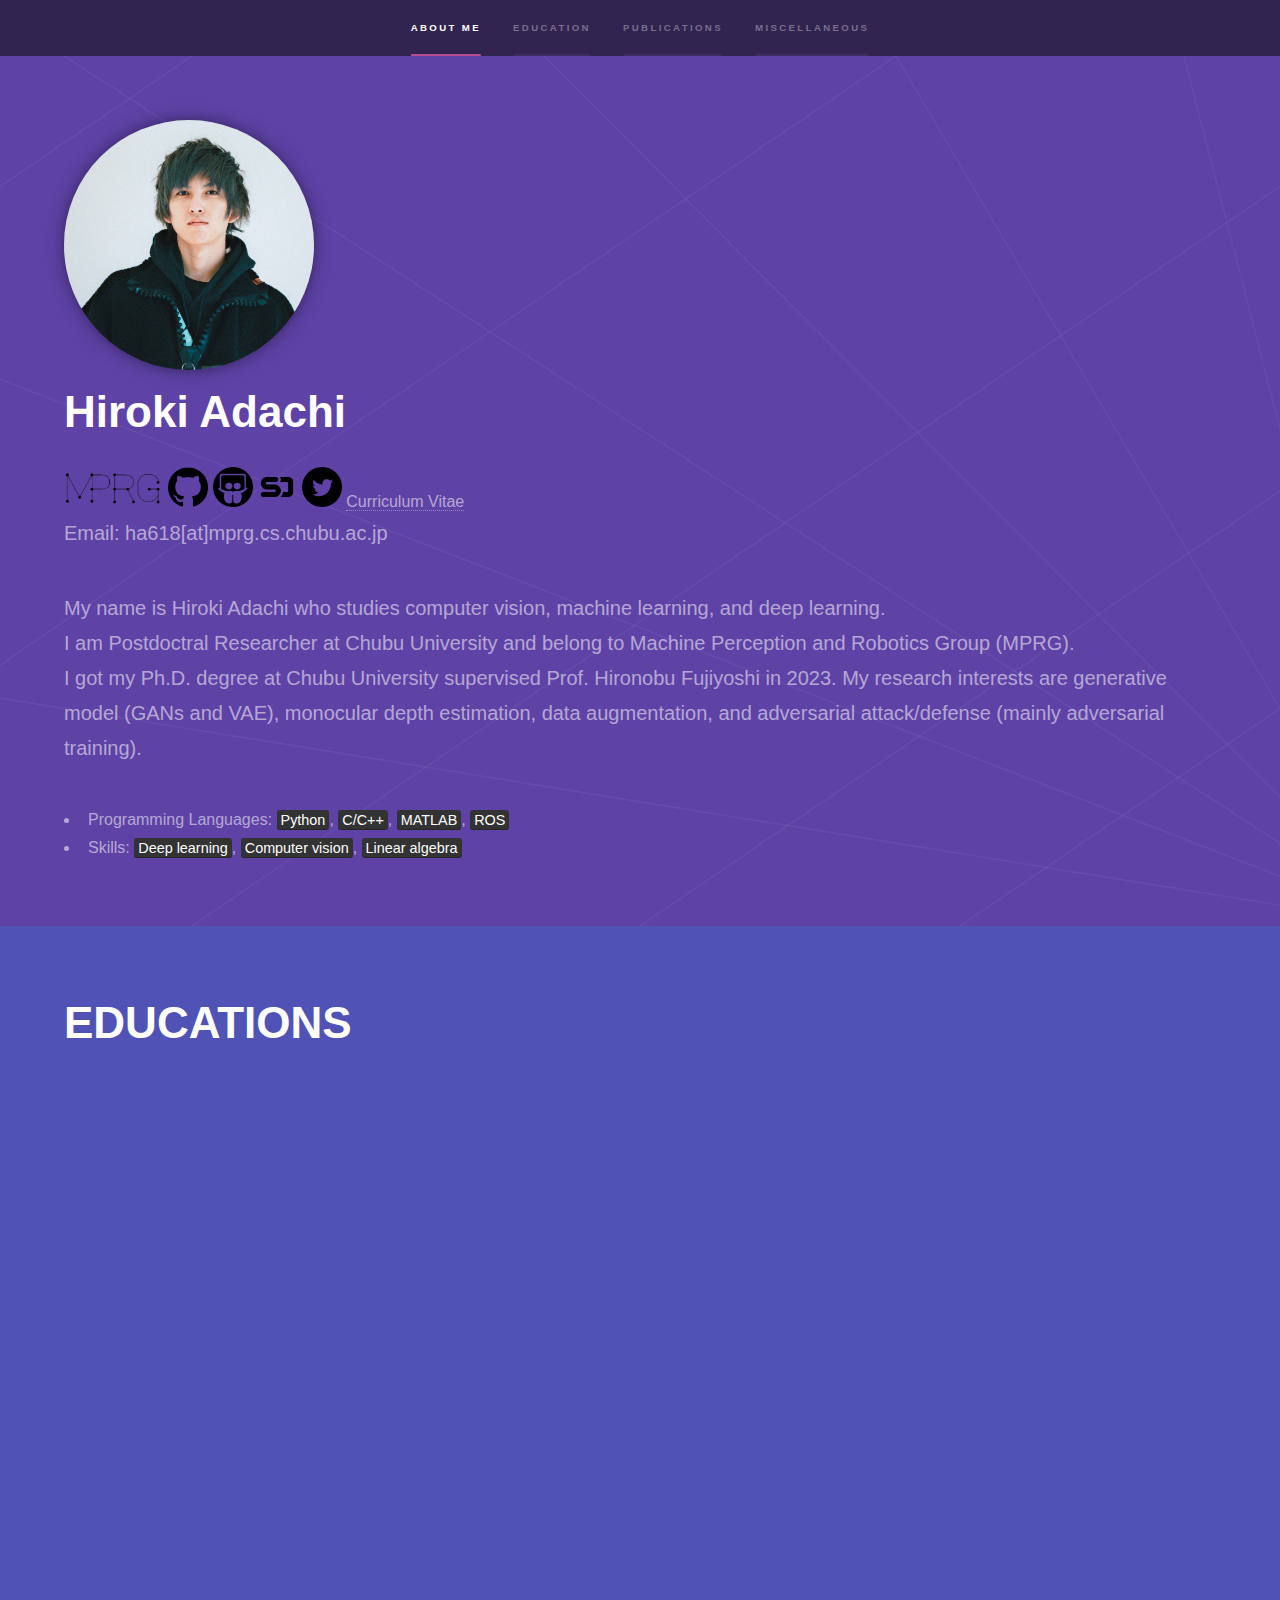
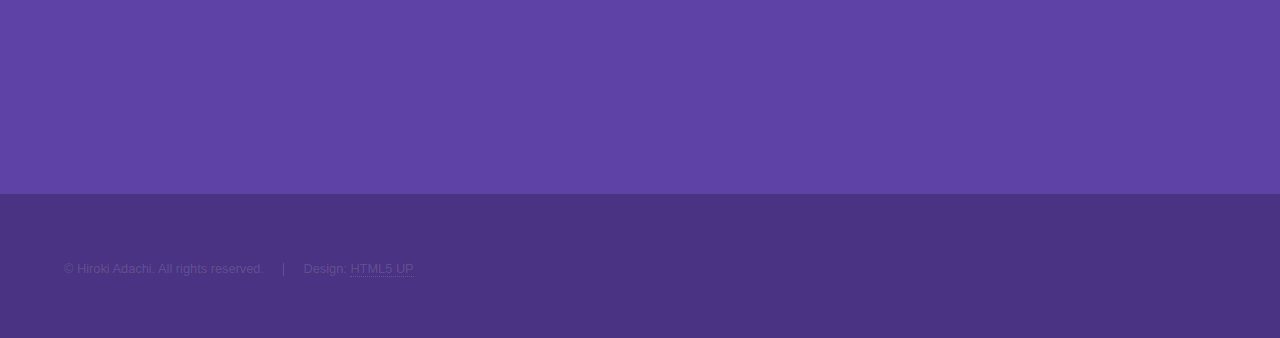
==== index.html @ e988a652 "[add] add link of curriculum vitae" ====
<!DOCTYPE HTML>
<!--
	Hyperspace by HTML5 UP
	html5up.net | @ajlkn
	Free for personal and commercial use under the CCA 3.0 license (html5up.net/license)
-->
<html>
	<head>
		<title>Hiroki Adachi | Personal page</title>
		<meta charset="utf-8" />
		<meta name="viewport" content="width=device-width, initial-scale=1, user-scalable=no" />
		<link rel="stylesheet" href="assets/css/main.css" />
		<noscript><link rel="stylesheet" href="assets/css/noscript.css" /></noscript>
	</head>
	<body class="is-preload">

		<!-- Sidebar -->
			<section id="sidebar">
				<div class="inner">
					<nav>
						<ul>
							<li><a href="#intro">About me</a></li>
							<li><a href="#one">Education</a></li>
							<li><a href="#two">Publications</a></li>
							<li><a href="#three">Miscellaneous</a></li>
						</ul>
					</nav>
				</div>
			</section>

		<!-- Wrapper -->
			<div id="wrapper">

				<!-- Intro -->
					<section id="intro" class="wrapper style1 fullscreen fade-up">
						<div class="inner">
							<img id="face-image" src="./images/profile_image.png">
							<h1>Hiroki Adachi</h1>
							<ul class="icons">
							<a class="icon brands" target="_blank" href="http://mprg.jp/">
    							<img width=100 src="./images/mprg.png"></a>
    						<a class="icon brands" target="_blank" href="https://github.com/hirokiadachi">
    							<img width=40 src="./images/github.png" alt="GitHub"></a>
    						<a class="icon brands" target="_blank" href="https://www.slideshare.net/ha618">
    							<img width=40 src="./images/slideshare.png" alt="SlideShare"></a>
    						<a class="icon brands" target="_blank" href="https://speakerdeck.com/hirokiadachi">
    							<img width=40 src="./images/speaker-deck.png" alt="Speaker Deck"></a>
    						<a class="icon brands" target="_blank" href="https://twitter.com/hiroki_a618">
    							<img width=40 src="./images/Twitter.png" alt="Twitter"></a>
    						<a href='CurriculumVitae/cv_adachi.pdf'>Curriculum Vitae</a>
    						<p>Email: ha618[at]mprg.cs.chubu.ac.jp</p>
    						</ul>

							<p>My name is Hiroki Adachi who studies computer vision, machine learning, and deep learning.<br />
							   I am Postdoctral Researcher at Chubu University and belong to Machine Perception and Robotics Group (MPRG).<br/>
							   I got my Ph.D. degree at Chubu University supervised Prof. Hironobu Fujiyoshi in 2023.
  							   My research interests are generative model (GANs and VAE), monocular depth estimation, data augmentation, and adversarial attack/defense (mainly adversarial training).</p>
							<ul class="inner">
								<li>Programming Languages: <mark>Python</mark>, <mark>C/C++</mark>, <mark>MATLAB</mark>, <mark>ROS</mark></li>
								<li>Skills: <mark>Deep learning</mark>, <mark>Computer vision</mark>, <mark>Linear algebra</mark></li>
							</ul>
						</div>
					</section>

				<!-- One -->
					<section id="one" class="wrapper style2 spotlights">
						<section>
							<div class="content">
								<h1>EDUCATIONS</h1>
								<div class="inner">
									<h2>Bachelor: 2014/4 ~ 2018/3</h2>
									
									<p>I received B.E. Department of Robotic Science and Technology, college of engineering, Chubu Univ., Japan.</p>
									<li>Advisor: Prof. Hironobu Fujiyoshi</li>
									<li>Theme: conditional Generative Adverarial Networks</li>
								</div>

								<div class="inner">
									<h2>Master: 2018/4 ~ 2020/3</h2>
									<p>I received M.E. Department of Robotic Science and Technology, graduate school of engineering, Chubu Univ., Japan.</p>
									<li>Advisor: Prof. Hironobu Fujiyoshi</li>
									<li>Theme: Generative Adverarial Networks with Attention map</li>
								</div>

								<div class="inner">
									<h2>Doctor: 2020/4 ~ 2023/3</h2>
									<p>I received Ph.D Department of Robotic Science and Technology, graduate school of engineering, Chubu Univ., Japan.</p>
									<li>Advisor: Prof. Hironobu Fujiyoshi</li>
									<li>Theme: A Mixup using Adversarial Policy</li>
								</div>
							</div>
						</section>
					</section>

				<!-- Two -->
					<section id="two" class="wrapper style3 fade-up">
						<div class="inner">
							<h1>PUBLICATIONS</h1>
							
							<div class="inner">
								<div class="inner">
									<h2>Domestic Journals (refereed)</h2>
									<li><b>足立 浩規</b>, 平川 翼, 山下 隆義, 藤吉 弘亘,
          								"重み付き条件を用いたGenerative Adversarial Networksによる認識に有効な顔画像生成",
          								電子情報通信学会論文誌,
          								Vol.J105-D, No.04, pp.271-282, Apr. 2022.</li>
          							<li><b>足立 浩規</b>, 平川 翼, 山下 隆義, 藤吉 弘亘,
          								"注視領域を考慮したGANによる識別に効果的なデータ増幅",
          								電子情報通信学会論文誌,
          								Vol.J105-D, No.07, pp.470-479, Jul. 2022.</li>
								<div>

								<div class="inner">
									<h2>International Conferences (refereed)</h2>
									<li><b>Hiroki Adachi</b>, Hiroshi Fukui, Takayoshi Yamashita, Hironobu Fujiyoshi,
        								"Facial Image Generation by Generative Adversarial Networks using Weighed Condtions",
        								14th International Conference on Computer Vision Theory and Applications (VISAPP),
        								Prague Czech Republic, 2019.</li>
        							<li><b>Hiroki Adachi</b>, Tsubasa Hirakawa, Takayoshi Yamashita, Hironobu Fujiyoshi, Yasunori Ishii, Kazuki Kozuka, 
        								"Masking and Mixing Adversarial Training",
        								18th International Conference on Computer Vision Theory and Applications (VISAPP),
        								Lisbon Portugal, 2023.</li>
        							<li>Takaaki Iwayoshi, <b>Hiroki Adachi</b>, Tsubasa Hirakawa, Takayoshi Yamashita, Hironobu Fujiyoshi, 
        								"Complement Objective Mining Branch for Optimizing Attention Map",
        								18th International Conference on Computer Vision Theory and Applications (VISAPP),
        								Lisbon Portugal, 2023.</li>
								<div>

								<div class="inner">
									<h2>Domestic Conferences (refereed)</h2>
										<li><b>足立浩規</b>，福井宏，山下隆義，藤吉弘亘，
          									"重みを導入したConditional Generative Adversarial Networkによる顔画像生成の高品質化",
          									画像の認識・理解シンポジウム (MIRU), 北海道, 2018.</li>
          								<li>今枝 航, <b>足立 浩規</b>, 平川 翼, 山下 隆義, 藤吉 弘亘,
          									"Attention機構を導入したCycleGANによる識別に有効なスタイル変換",
          									画像の認識・理解シンポジウム (MIRU), 大阪, 2019.</li>
      									<li><b>足立 浩規</b>, 平川 翼, 山下 隆義, 藤吉 弘亘,
      	  									"注視領域を考慮したGANによる識別に効果的なデータ増幅",
      	  									画像の認識・理解シンポジウム (MIRU), オンライン開催, 2020</li>
      									<li>高田 雅之, <b>足立 浩規</b>, 平川 翼, 山下 隆義, 藤吉 弘亘,
      	  									"Attention Pairwise Rankingによるスキル優劣判定における視覚的説明と高精度化",
      	  									画像の認識・理解シンポジウム (MIRU), オンライン開催, 2020</li>

									<h2>Domestic Conferences (non-refereed)</h2>
      									<li><b>足立浩規</b>，福井宏，山下隆義，藤吉弘亘,
          									"重みを導入したConditional Generative Adversarial Networkによる段階的な顔画像生成",
          									日本ロボット学会学術講演会 (RSJ), 愛知, 2018.</li>
      									<li>佐々木一磨, <b>足立浩規</b>, Yifei Huang, 石川裕地, 菊池康太郎, 藤森和希, Li Zhenqiang,
          									"【招待ショートサーベイ】実ロボットの知識獲得のためのシミュレーションを用いた転移学習における環境差異の解決",
          									電子情報通信学会研究技術報告 パターン認識・メディア理解研究会（PRMU）,
          									PRMU2018-68, pp. 5-8, 神奈川, 2018.</li>
      									<li><b>足立 浩規</b>, 平川 翼, 山下 隆義, 藤吉 弘亘 (中部大), 石井 育規, 石坂 隼, 小塚 和紀 (パナソニック),
          									"精度と頑健性のトレードオフ緩和を目的とした敵対学習",
          									画像の認識・理解シンポジウム (MIRU), オンライン開催, 2021</li>
          								<li><b>足立 浩規</b>, 平川 翼, 山下 隆義, 藤吉 弘亘,
          									"[サーベイ論文] Adversarial Training",
          									パターン認識・メディア理解研究会 (PRMU研究会), オンライン開催, 2022</li>
          								<li>土松千紗, <b>足立浩規</b>, 平川翼, 山下隆義, 藤吉弘亘,
          									"特徴マップの幾何変換前後に着目した敵対サンプルの検出",
          									画像の認識・理解シンポジウム (MIRU), 兵庫, 2022</li>
								<div>
							</div>
						</div>
					</section>

				<!-- Three -->
					<section id="three" class="wrapper style1 fade-up">
						<div class="inner">
							<h1>MISCELLANEOUS</h1>
							<h2>Books</h2>
								<li>井尻善久, 牛久祥孝, 片岡裕雄, 藤吉弘亘編, "コンピュータビジョン最前線　Winter 2021", ISBN: 9784320125469, (2022/12/12)<a href="https://www.kyoritsu-pub.co.jp/book/b10024691.html">link</a></li>
							<h2>Awards</h2>
								<li>日本学生支援機構 第一種奨学金 特に優れた業績よる返還免除 (一部)</li>
  								<li>MIRU 2020 学生奨励賞 (Student Award)</li>
  								<li>中部大学学長表彰 (President's Award)</li>
  								<li>2021年度PRMU研究奨励賞 (Research Encouragement Award)</li>
  							<h2>Grant</h2>
  								<li>JST Support for Pioneering Research Initiated by the Next Generation</li>
						</div>
					</section>

			</div>

		<!-- Footer -->
			<footer id="footer" class="wrapper style1-alt">
				<div class="inner">
					<ul class="menu">
						<li>&copy; Hiroki Adachi. All rights reserved.</li><li>Design: <a href="http://html5up.net">HTML5 UP</a></li>
					</ul>
				</div>
			</footer>

		<!-- Scripts -->
			<script src="assets/js/jquery.min.js"></script>
			<script src="assets/js/jquery.scrollex.min.js"></script>
			<script src="assets/js/jquery.scrolly.min.js"></script>
			<script src="assets/js/browser.min.js"></script>
			<script src="assets/js/breakpoints.min.js"></script>
			<script src="assets/js/util.js"></script>
			<script src="assets/js/main.js"></script>

	</body>
</html>
---- assets/css/main.css ----
@import url(fontawesome-all.min.css);

/*
	Hyperspace by HTML5 UP
	html5up.net | @ajlkn
	Free for personal and commercial use under the CCA 3.0 license (html5up.net/license)
*/

html, body, div, span, applet, object,
iframe, h1, h2, h3, h4, h5, h6, p, blockquote,
pre, a, abbr, acronym, address, big, cite,
code, del, dfn, em, img, ins, kbd, q, s, samp,
small, strike, strong, sub, sup, tt, var, b,
u, i, center, dl, dt, dd, ol, ul, li, fieldset,
form, label, legend, table, caption, tbody,
tfoot, thead, tr, th, td, article, aside,
canvas, details, embed, figure, figcaption,
footer, header, hgroup, menu, nav, output, ruby,
section, summary, time, mark, audio, video {
	margin: 0;
	padding: 0;
	border: 0;
	font-size: 100%;
	font: inherit;
	vertical-align: baseline;}

article, aside, details, figcaption, figure,
footer, header, hgroup, menu, nav, section {
	display: block;}

body {
	line-height: 1;
}

ol, ul {
	list-style: none;
}

blockquote, q {
	quotes: none;
}

	blockquote:before, blockquote:after, q:before, q:after {
		content: '';
		content: none;
	}

table {
	border-collapse: collapse;
	border-spacing: 0;
}

body {
	-webkit-text-size-adjust: none;
}

mark {
	background-color: transparent;
	color: inherit;
}

input::-moz-focus-inner {
	border: 0;
	padding: 0;
}

input, select, textarea {
	-moz-appearance: none;
	-webkit-appearance: none;
	-ms-appearance: none;
	appearance: none;
}

/* Basic */

	@-ms-viewport {
		width: device-width;
	}

	body {
		-ms-overflow-style: scrollbar;
	}

	@media screen and (max-width: 480px) {

		html, body {
			min-width: 320px;
		}

	}

	html {
		box-sizing: border-box;
	}

	*, *:before, *:after {
		box-sizing: inherit;
	}

	body {
		background: #312450;
	}

		body.is-preload *, body.is-preload *:before, body.is-preload *:after {
			-moz-animation: none !important;
			-webkit-animation: none !important;
			-ms-animation: none !important;
			animation: none !important;
			-moz-transition: none !important;
			-webkit-transition: none !important;
			-ms-transition: none !important;
			transition: none !important;
		}

/* Type */

	body, input, select, textarea {
		color: rgba(255, 255, 255, 0.55);
		font-family: Arial, Helvetica, sans-serif;
		font-size: 16.5pt;
		font-weight: normal;
		line-height: 1.75;
	}

		@media screen and (max-width: 1680px) {

			body, input, select, textarea {
				font-size: 13pt;
			}

		}

		@media screen and (max-width: 1280px) {

			body, input, select, textarea {
				font-size: 12pt;
			}

		}

		@media screen and (max-width: 360px) {

			body, input, select, textarea {
				font-size: 11pt;
			}

		}

	a {
		-moz-transition: color 0.2s ease, border-bottom-color 0.2s ease;
		-webkit-transition: color 0.2s ease, border-bottom-color 0.2s ease;
		-ms-transition: color 0.2s ease, border-bottom-color 0.2s ease;
		transition: color 0.2s ease, border-bottom-color 0.2s ease;
		border-bottom: dotted 1px rgba(255, 255, 255, 0.35);
		color: inherit;
		text-decoration: none;
	}

		a:hover {
			border-bottom-color: transparent;
			color: #ffffff;
		}

	strong, b {
		color: #ffffff;
		font-weight: bold;
	}

	em, i {
		font-style: italic;
	}

	p {
		margin: 0 0 2em 0;
	}

	h1, h2, h3, h4, h5, h6 {
		color: #ffffff;
		font-weight: bold;
		line-height: 1.5;
		margin: 0 0 0.5em 0;
	}

		h1 a, h2 a, h3 a, h4 a, h5 a, h6 a {
			color: inherit;
			text-decoration: none;
		}

	h1 {
		font-size: 2.75em;
	}

		h1.major {
			margin: 0 0 1.3em 0;
			position: relative;
			padding-bottom: 0.35em;
		}

			h1.major:after {
				background-image: -moz-linear-gradient(to right, #5e42a6, #b74e91);
				background-image: -webkit-linear-gradient(to right, #5e42a6, #b74e91);
				background-image: -ms-linear-gradient(to right, #5e42a6, #b74e91);
				background-image: linear-gradient(to right, #5e42a6, #b74e91);
				-moz-transition: max-width 0.2s ease;
				-webkit-transition: max-width 0.2s ease;
				-ms-transition: max-width 0.2s ease;
				transition: max-width 0.2s ease;
				border-radius: 0.2em;
				bottom: 0;
				content: '';
				height: 0.05em;
				position: absolute;
				right: 0;
				width: 100%;
			}

	h2 {
		font-size: 1.75em;
	}

	h3 {
		font-size: 1.1em;
	}

	h4 {
		font-size: 1em;
	}

	h5 {
		font-size: 0.8em;
	}

	h6 {
		font-size: 0.6em;
	}

	@media screen and (max-width: 736px) {

		h1 {
			font-size: 2em;
		}

		h2 {
			font-size: 1.25em;
		}

		h3 {
			font-size: 1em;
		}

		h4 {
			font-size: 0.8em;
		}

		h5 {
			font-size: 0.6em;
		}

		h6 {
			font-size: 0.6em;
		}

	}

	sub {
		font-size: 0.8em;
		position: relative;
		top: 0.5em;
	}

	sup {
		font-size: 0.8em;
		position: relative;
		top: -0.5em;
	}

	blockquote {
		border-left: solid 4px rgba(255, 255, 255, 0.15);
		font-style: italic;
		margin: 0 0 2em 0;
		padding: 0.5em 0 0.5em 2em;
	}

	code {
		background: rgba(255, 255, 255, 0.05);
		border-radius: 0.25em;
		border: solid 1px rgba(255, 255, 255, 0.15);
		font-family: "Courier New", monospace;
		font-size: 0.9em;
		margin: 0 0.25em;
		padding: 0.25em 0.65em;
	}

	pre {
		-webkit-overflow-scrolling: touch;
		font-family: "Courier New", monospace;
		font-size: 0.9em;
		margin: 0 0 2em 0;
	}

		pre code {
			display: block;
			line-height: 1.75em;
			padding: 1em 1.5em;
			overflow-x: auto;
		}

	hr {
		border: 0;
		border-bottom: solid 1px rgba(255, 255, 255, 0.15);
		margin: 2em 0;
	}

		hr.major {
			margin: 3em 0;
		}

	.align-left {
		text-align: left;
	}

	.align-center {
		text-align: center;
	}

	.align-right {
		text-align: right;
	}

/* Row */

	.row {
		display: flex;
		flex-wrap: wrap;
		box-sizing: border-box;
		align-items: stretch;
	}

		.row > * {
			box-sizing: border-box;
		}

		.row.gtr-uniform > * > :last-child {
			margin-bottom: 0;
		}

		.row.aln-left {
			justify-content: flex-start;
		}

		.row.aln-center {
			justify-content: center;
		}

		.row.aln-right {
			justify-content: flex-end;
		}

		.row.aln-top {
			align-items: flex-start;
		}

		.row.aln-middle {
			align-items: center;
		}

		.row.aln-bottom {
			align-items: flex-end;
		}

		.row > .imp {
			order: -1;
		}

		.row > .col-1 {
			width: 8.33333%;
		}

		.row > .off-1 {
			margin-left: 8.33333%;
		}

		.row > .col-2 {
			width: 16.66667%;
		}

		.row > .off-2 {
			margin-left: 16.66667%;
		}

		.row > .col-3 {
			width: 25%;
		}

		.row > .off-3 {
			margin-left: 25%;
		}

		.row > .col-4 {
			width: 33.33333%;
		}

		.row > .off-4 {
			margin-left: 33.33333%;
		}

		.row > .col-5 {
			width: 41.66667%;
		}

		.row > .off-5 {
			margin-left: 41.66667%;
		}

		.row > .col-6 {
			width: 50%;
		}

		.row > .off-6 {
			margin-left: 50%;
		}

		.row > .col-7 {
			width: 58.33333%;
		}

		.row > .off-7 {
			margin-left: 58.33333%;
		}

		.row > .col-8 {
			width: 66.66667%;
		}

		.row > .off-8 {
			margin-left: 66.66667%;
		}

		.row > .col-9 {
			width: 75%;
		}

		.row > .off-9 {
			margin-left: 75%;
		}

		.row > .col-10 {
			width: 83.33333%;
		}

		.row > .off-10 {
			margin-left: 83.33333%;
		}

		.row > .col-11 {
			width: 91.66667%;
		}

		.row > .off-11 {
			margin-left: 91.66667%;
		}

		.row > .col-12 {
			width: 100%;
		}

		.row > .off-12 {
			margin-left: 100%;
		}

		.row.gtr-0 {
			margin-top: 0;
			margin-left: 0em;
		}

			.row.gtr-0 > * {
				padding: 0 0 0 0em;
			}

			.row.gtr-0.gtr-uniform {
				margin-top: 0em;
			}

				.row.gtr-0.gtr-uniform > * {
					padding-top: 0em;
				}

		.row.gtr-25 {
			margin-top: 0;
			margin-left: -0.375em;
		}

			.row.gtr-25 > * {
				padding: 0 0 0 0.375em;
			}

			.row.gtr-25.gtr-uniform {
				margin-top: -0.375em;
			}

				.row.gtr-25.gtr-uniform > * {
					padding-top: 0.375em;
				}

		.row.gtr-50 {
			margin-top: 0;
			margin-left: -0.75em;
		}

			.row.gtr-50 > * {
				padding: 0 0 0 0.75em;
			}

			.row.gtr-50.gtr-uniform {
				margin-top: -0.75em;
			}

				.row.gtr-50.gtr-uniform > * {
					padding-top: 0.75em;
				}

		.row {
			margin-top: 0;
			margin-left: -1.5em;
		}

			.row > * {
				padding: 0 0 0 1.5em;
			}

			.row.gtr-uniform {
				margin-top: -1.5em;
			}

				.row.gtr-uniform > * {
					padding-top: 1.5em;
				}

		.row.gtr-150 {
			margin-top: 0;
			margin-left: -2.25em;
		}

			.row.gtr-150 > * {
				padding: 0 0 0 2.25em;
			}

			.row.gtr-150.gtr-uniform {
				margin-top: -2.25em;
			}

				.row.gtr-150.gtr-uniform > * {
					padding-top: 2.25em;
				}

		.row.gtr-200 {
			margin-top: 0;
			margin-left: -3em;
		}

			.row.gtr-200 > * {
				padding: 0 0 0 3em;
			}

			.row.gtr-200.gtr-uniform {
				margin-top: -3em;
			}

				.row.gtr-200.gtr-uniform > * {
					padding-top: 3em;
				}

		@media screen and (max-width: 1680px) {

			.row {
				display: flex;
				flex-wrap: wrap;
				box-sizing: border-box;
				align-items: stretch;
			}

				.row > * {
					box-sizing: border-box;
				}

				.row.gtr-uniform > * > :last-child {
					margin-bottom: 0;
				}

				.row.aln-left {
					justify-content: flex-start;
				}

				.row.aln-center {
					justify-content: center;
				}

				.row.aln-right {
					justify-content: flex-end;
				}

				.row.aln-top {
					align-items: flex-start;
				}

				.row.aln-middle {
					align-items: center;
				}

				.row.aln-bottom {
					align-items: flex-end;
				}

				.row > .imp-xlarge {
					order: -1;
				}

				.row > .col-1-xlarge {
					width: 8.33333%;
				}

				.row > .off-1-xlarge {
					margin-left: 8.33333%;
				}

				.row > .col-2-xlarge {
					width: 16.66667%;
				}

				.row > .off-2-xlarge {
					margin-left: 16.66667%;
				}

				.row > .col-3-xlarge {
					width: 25%;
				}

				.row > .off-3-xlarge {
					margin-left: 25%;
				}

				.row > .col-4-xlarge {
					width: 33.33333%;
				}

				.row > .off-4-xlarge {
					margin-left: 33.33333%;
				}

				.row > .col-5-xlarge {
					width: 41.66667%;
				}

				.row > .off-5-xlarge {
					margin-left: 41.66667%;
				}

				.row > .col-6-xlarge {
					width: 50%;
				}

				.row > .off-6-xlarge {
					margin-left: 50%;
				}

				.row > .col-7-xlarge {
					width: 58.33333%;
				}

				.row > .off-7-xlarge {
					margin-left: 58.33333%;
				}

				.row > .col-8-xlarge {
					width: 66.66667%;
				}

				.row > .off-8-xlarge {
					margin-left: 66.66667%;
				}

				.row > .col-9-xlarge {
					width: 75%;
				}

				.row > .off-9-xlarge {
					margin-left: 75%;
				}

				.row > .col-10-xlarge {
					width: 83.33333%;
				}

				.row > .off-10-xlarge {
					margin-left: 83.33333%;
				}

				.row > .col-11-xlarge {
					width: 91.66667%;
				}

				.row > .off-11-xlarge {
					margin-left: 91.66667%;
				}

				.row > .col-12-xlarge {
					width: 100%;
				}

				.row > .off-12-xlarge {
					margin-left: 100%;
				}

				.row.gtr-0 {
					margin-top: 0;
					margin-left: 0em;
				}

					.row.gtr-0 > * {
						padding: 0 0 0 0em;
					}

					.row.gtr-0.gtr-uniform {
						margin-top: 0em;
					}

						.row.gtr-0.gtr-uniform > * {
							padding-top: 0em;
						}

				.row.gtr-25 {
					margin-top: 0;
					margin-left: -0.375em;
				}

					.row.gtr-25 > * {
						padding: 0 0 0 0.375em;
					}

					.row.gtr-25.gtr-uniform {
						margin-top: -0.375em;
					}

						.row.gtr-25.gtr-uniform > * {
							padding-top: 0.375em;
						}

				.row.gtr-50 {
					margin-top: 0;
					margin-left: -0.75em;
				}

					.row.gtr-50 > * {
						padding: 0 0 0 0.75em;
					}

					.row.gtr-50.gtr-uniform {
						margin-top: -0.75em;
					}

						.row.gtr-50.gtr-uniform > * {
							padding-top: 0.75em;
						}

				.row {
					margin-top: 0;
					margin-left: -1.5em;
				}

					.row > * {
						padding: 0 0 0 1.5em;
					}

					.row.gtr-uniform {
						margin-top: -1.5em;
					}

						.row.gtr-uniform > * {
							padding-top: 1.5em;
						}

				.row.gtr-150 {
					margin-top: 0;
					margin-left: -2.25em;
				}

					.row.gtr-150 > * {
						padding: 0 0 0 2.25em;
					}

					.row.gtr-150.gtr-uniform {
						margin-top: -2.25em;
					}

						.row.gtr-150.gtr-uniform > * {
							padding-top: 2.25em;
						}

				.row.gtr-200 {
					margin-top: 0;
					margin-left: -3em;
				}

					.row.gtr-200 > * {
						padding: 0 0 0 3em;
					}

					.row.gtr-200.gtr-uniform {
						margin-top: -3em;
					}

						.row.gtr-200.gtr-uniform > * {
							padding-top: 3em;
						}

		}

		@media screen and (max-width: 1280px) {

			.row {
				display: flex;
				flex-wrap: wrap;
				box-sizing: border-box;
				align-items: stretch;
			}

				.row > * {
					box-sizing: border-box;
				}

				.row.gtr-uniform > * > :last-child {
					margin-bottom: 0;
				}

				.row.aln-left {
					justify-content: flex-start;
				}

				.row.aln-center {
					justify-content: center;
				}

				.row.aln-right {
					justify-content: flex-end;
				}

				.row.aln-top {
					align-items: flex-start;
				}

				.row.aln-middle {
					align-items: center;
				}

				.row.aln-bottom {
					align-items: flex-end;
				}

				.row > .imp-large {
					order: -1;
				}

				.row > .col-1-large {
					width: 8.33333%;
				}

				.row > .off-1-large {
					margin-left: 8.33333%;
				}

				.row > .col-2-large {
					width: 16.66667%;
				}

				.row > .off-2-large {
					margin-left: 16.66667%;
				}

				.row > .col-3-large {
					width: 25%;
				}

				.row > .off-3-large {
					margin-left: 25%;
				}

				.row > .col-4-large {
					width: 33.33333%;
				}

				.row > .off-4-large {
					margin-left: 33.33333%;
				}

				.row > .col-5-large {
					width: 41.66667%;
				}

				.row > .off-5-large {
					margin-left: 41.66667%;
				}

				.row > .col-6-large {
					width: 50%;
				}

				.row > .off-6-large {
					margin-left: 50%;
				}

				.row > .col-7-large {
					width: 58.33333%;
				}

				.row > .off-7-large {
					margin-left: 58.33333%;
				}

				.row > .col-8-large {
					width: 66.66667%;
				}

				.row > .off-8-large {
					margin-left: 66.66667%;
				}

				.row > .col-9-large {
					width: 75%;
				}

				.row > .off-9-large {
					margin-left: 75%;
				}

				.row > .col-10-large {
					width: 83.33333%;
				}

				.row > .off-10-large {
					margin-left: 83.33333%;
				}

				.row > .col-11-large {
					width: 91.66667%;
				}

				.row > .off-11-large {
					margin-left: 91.66667%;
				}

				.row > .col-12-large {
					width: 100%;
				}

				.row > .off-12-large {
					margin-left: 100%;
				}

				.row.gtr-0 {
					margin-top: 0;
					margin-left: 0em;
				}

					.row.gtr-0 > * {
						padding: 0 0 0 0em;
					}

					.row.gtr-0.gtr-uniform {
						margin-top: 0em;
					}

						.row.gtr-0.gtr-uniform > * {
							padding-top: 0em;
						}

				.row.gtr-25 {
					margin-top: 0;
					margin-left: -0.375em;
				}

					.row.gtr-25 > * {
						padding: 0 0 0 0.375em;
					}

					.row.gtr-25.gtr-uniform {
						margin-top: -0.375em;
					}

						.row.gtr-25.gtr-uniform > * {
							padding-top: 0.375em;
						}

				.row.gtr-50 {
					margin-top: 0;
					margin-left: -0.75em;
				}

					.row.gtr-50 > * {
						padding: 0 0 0 0.75em;
					}

					.row.gtr-50.gtr-uniform {
						margin-top: -0.75em;
					}

						.row.gtr-50.gtr-uniform > * {
							padding-top: 0.75em;
						}

				.row {
					margin-top: 0;
					margin-left: -1.5em;
				}

					.row > * {
						padding: 0 0 0 1.5em;
					}

					.row.gtr-uniform {
						margin-top: -1.5em;
					}

						.row.gtr-uniform > * {
							padding-top: 1.5em;
						}

				.row.gtr-150 {
					margin-top: 0;
					margin-left: -2.25em;
				}

					.row.gtr-150 > * {
						padding: 0 0 0 2.25em;
					}

					.row.gtr-150.gtr-uniform {
						margin-top: -2.25em;
					}

						.row.gtr-150.gtr-uniform > * {
							padding-top: 2.25em;
						}

				.row.gtr-200 {
					margin-top: 0;
					margin-left: -3em;
				}

					.row.gtr-200 > * {
						padding: 0 0 0 3em;
					}

					.row.gtr-200.gtr-uniform {
						margin-top: -3em;
					}

						.row.gtr-200.gtr-uniform > * {
							padding-top: 3em;
						}

		}

		@media screen and (max-width: 980px) {

			.row {
				display: flex;
				flex-wrap: wrap;
				box-sizing: border-box;
				align-items: stretch;
			}

				.row > * {
					box-sizing: border-box;
				}

				.row.gtr-uniform > * > :last-child {
					margin-bottom: 0;
				}

				.row.aln-left {
					justify-content: flex-start;
				}

				.row.aln-center {
					justify-content: center;
				}

				.row.aln-right {
					justify-content: flex-end;
				}

				.row.aln-top {
					align-items: flex-start;
				}

				.row.aln-middle {
					align-items: center;
				}

				.row.aln-bottom {
					align-items: flex-end;
				}

				.row > .imp-medium {
					order: -1;
				}

				.row > .col-1-medium {
					width: 8.33333%;
				}

				.row > .off-1-medium {
					margin-left: 8.33333%;
				}

				.row > .col-2-medium {
					width: 16.66667%;
				}

				.row > .off-2-medium {
					margin-left: 16.66667%;
				}

				.row > .col-3-medium {
					width: 25%;
				}

				.row > .off-3-medium {
					margin-left: 25%;
				}

				.row > .col-4-medium {
					width: 33.33333%;
				}

				.row > .off-4-medium {
					margin-left: 33.33333%;
				}

				.row > .col-5-medium {
					width: 41.66667%;
				}

				.row > .off-5-medium {
					margin-left: 41.66667%;
				}

				.row > .col-6-medium {
					width: 50%;
				}

				.row > .off-6-medium {
					margin-left: 50%;
				}

				.row > .col-7-medium {
					width: 58.33333%;
				}

				.row > .off-7-medium {
					margin-left: 58.33333%;
				}

				.row > .col-8-medium {
					width: 66.66667%;
				}

				.row > .off-8-medium {
					margin-left: 66.66667%;
				}

				.row > .col-9-medium {
					width: 75%;
				}

				.row > .off-9-medium {
					margin-left: 75%;
				}

				.row > .col-10-medium {
					width: 83.33333%;
				}

				.row > .off-10-medium {
					margin-left: 83.33333%;
				}

				.row > .col-11-medium {
					width: 91.66667%;
				}

				.row > .off-11-medium {
					margin-left: 91.66667%;
				}

				.row > .col-12-medium {
					width: 100%;
				}

				.row > .off-12-medium {
					margin-left: 100%;
				}

				.row.gtr-0 {
					margin-top: 0;
					margin-left: 0em;
				}

					.row.gtr-0 > * {
						padding: 0 0 0 0em;
					}

					.row.gtr-0.gtr-uniform {
						margin-top: 0em;
					}

						.row.gtr-0.gtr-uniform > * {
							padding-top: 0em;
						}

				.row.gtr-25 {
					margin-top: 0;
					margin-left: -0.375em;
				}

					.row.gtr-25 > * {
						padding: 0 0 0 0.375em;
					}

					.row.gtr-25.gtr-uniform {
						margin-top: -0.375em;
					}

						.row.gtr-25.gtr-uniform > * {
							padding-top: 0.375em;
						}

				.row.gtr-50 {
					margin-top: 0;
					margin-left: -0.75em;
				}

					.row.gtr-50 > * {
						padding: 0 0 0 0.75em;
					}

					.row.gtr-50.gtr-uniform {
						margin-top: -0.75em;
					}

						.row.gtr-50.gtr-uniform > * {
							padding-top: 0.75em;
						}

				.row {
					margin-top: 0;
					margin-left: -1.5em;
				}

					.row > * {
						padding: 0 0 0 1.5em;
					}

					.row.gtr-uniform {
						margin-top: -1.5em;
					}

						.row.gtr-uniform > * {
							padding-top: 1.5em;
						}

				.row.gtr-150 {
					margin-top: 0;
					margin-left: -2.25em;
				}

					.row.gtr-150 > * {
						padding: 0 0 0 2.25em;
					}

					.row.gtr-150.gtr-uniform {
						margin-top: -2.25em;
					}

						.row.gtr-150.gtr-uniform > * {
							padding-top: 2.25em;
						}

				.row.gtr-200 {
					margin-top: 0;
					margin-left: -3em;
				}

					.row.gtr-200 > * {
						padding: 0 0 0 3em;
					}

					.row.gtr-200.gtr-uniform {
						margin-top: -3em;
					}

						.row.gtr-200.gtr-uniform > * {
							padding-top: 3em;
						}

		}

		@media screen and (max-width: 736px) {

			.row {
				display: flex;
				flex-wrap: wrap;
				box-sizing: border-box;
				align-items: stretch;
			}

				.row > * {
					box-sizing: border-box;
				}

				.row.gtr-uniform > * > :last-child {
					margin-bottom: 0;
				}

				.row.aln-left {
					justify-content: flex-start;
				}

				.row.aln-center {
					justify-content: center;
				}

				.row.aln-right {
					justify-content: flex-end;
				}

				.row.aln-top {
					align-items: flex-start;
				}

				.row.aln-middle {
					align-items: center;
				}

				.row.aln-bottom {
					align-items: flex-end;
				}

				.row > .imp-small {
					order: -1;
				}

				.row > .col-1-small {
					width: 8.33333%;
				}

				.row > .off-1-small {
					margin-left: 8.33333%;
				}

				.row > .col-2-small {
					width: 16.66667%;
				}

				.row > .off-2-small {
					margin-left: 16.66667%;
				}

				.row > .col-3-small {
					width: 25%;
				}

				.row > .off-3-small {
					margin-left: 25%;
				}

				.row > .col-4-small {
					width: 33.33333%;
				}

				.row > .off-4-small {
					margin-left: 33.33333%;
				}

				.row > .col-5-small {
					width: 41.66667%;
				}

				.row > .off-5-small {
					margin-left: 41.66667%;
				}

				.row > .col-6-small {
					width: 50%;
				}

				.row > .off-6-small {
					margin-left: 50%;
				}

				.row > .col-7-small {
					width: 58.33333%;
				}

				.row > .off-7-small {
					margin-left: 58.33333%;
				}

				.row > .col-8-small {
					width: 66.66667%;
				}

				.row > .off-8-small {
					margin-left: 66.66667%;
				}

				.row > .col-9-small {
					width: 75%;
				}

				.row > .off-9-small {
					margin-left: 75%;
				}

				.row > .col-10-small {
					width: 83.33333%;
				}

				.row > .off-10-small {
					margin-left: 83.33333%;
				}

				.row > .col-11-small {
					width: 91.66667%;
				}

				.row > .off-11-small {
					margin-left: 91.66667%;
				}

				.row > .col-12-small {
					width: 100%;
				}

				.row > .off-12-small {
					margin-left: 100%;
				}

				.row.gtr-0 {
					margin-top: 0;
					margin-left: 0em;
				}

					.row.gtr-0 > * {
						padding: 0 0 0 0em;
					}

					.row.gtr-0.gtr-uniform {
						margin-top: 0em;
					}

						.row.gtr-0.gtr-uniform > * {
							padding-top: 0em;
						}

				.row.gtr-25 {
					margin-top: 0;
					margin-left: -0.375em;
				}

					.row.gtr-25 > * {
						padding: 0 0 0 0.375em;
					}

					.row.gtr-25.gtr-uniform {
						margin-top: -0.375em;
					}

						.row.gtr-25.gtr-uniform > * {
							padding-top: 0.375em;
						}

				.row.gtr-50 {
					margin-top: 0;
					margin-left: -0.75em;
				}

					.row.gtr-50 > * {
						padding: 0 0 0 0.75em;
					}

					.row.gtr-50.gtr-uniform {
						margin-top: -0.75em;
					}

						.row.gtr-50.gtr-uniform > * {
							padding-top: 0.75em;
						}

				.row {
					margin-top: 0;
					margin-left: -1.5em;
				}

					.row > * {
						padding: 0 0 0 1.5em;
					}

					.row.gtr-uniform {
						margin-top: -1.5em;
					}

						.row.gtr-uniform > * {
							padding-top: 1.5em;
						}

				.row.gtr-150 {
					margin-top: 0;
					margin-left: -2.25em;
				}

					.row.gtr-150 > * {
						padding: 0 0 0 2.25em;
					}

					.row.gtr-150.gtr-uniform {
						margin-top: -2.25em;
					}

						.row.gtr-150.gtr-uniform > * {
							padding-top: 2.25em;
						}

				.row.gtr-200 {
					margin-top: 0;
					margin-left: -3em;
				}

					.row.gtr-200 > * {
						padding: 0 0 0 3em;
					}

					.row.gtr-200.gtr-uniform {
						margin-top: -3em;
					}

						.row.gtr-200.gtr-uniform > * {
							padding-top: 3em;
						}

		}

		@media screen and (max-width: 480px) {

			.row {
				display: flex;
				flex-wrap: wrap;
				box-sizing: border-box;
				align-items: stretch;
			}

				.row > * {
					box-sizing: border-box;
				}

				.row.gtr-uniform > * > :last-child {
					margin-bottom: 0;
				}

				.row.aln-left {
					justify-content: flex-start;
				}

				.row.aln-center {
					justify-content: center;
				}

				.row.aln-right {
					justify-content: flex-end;
				}

				.row.aln-top {
					align-items: flex-start;
				}

				.row.aln-middle {
					align-items: center;
				}

				.row.aln-bottom {
					align-items: flex-end;
				}

				.row > .imp-xsmall {
					order: -1;
				}

				.row > .col-1-xsmall {
					width: 8.33333%;
				}

				.row > .off-1-xsmall {
					margin-left: 8.33333%;
				}

				.row > .col-2-xsmall {
					width: 16.66667%;
				}

				.row > .off-2-xsmall {
					margin-left: 16.66667%;
				}

				.row > .col-3-xsmall {
					width: 25%;
				}

				.row > .off-3-xsmall {
					margin-left: 25%;
				}

				.row > .col-4-xsmall {
					width: 33.33333%;
				}

				.row > .off-4-xsmall {
					margin-left: 33.33333%;
				}

				.row > .col-5-xsmall {
					width: 41.66667%;
				}

				.row > .off-5-xsmall {
					margin-left: 41.66667%;
				}

				.row > .col-6-xsmall {
					width: 50%;
				}

				.row > .off-6-xsmall {
					margin-left: 50%;
				}

				.row > .col-7-xsmall {
					width: 58.33333%;
				}

				.row > .off-7-xsmall {
					margin-left: 58.33333%;
				}

				.row > .col-8-xsmall {
					width: 66.66667%;
				}

				.row > .off-8-xsmall {
					margin-left: 66.66667%;
				}

				.row > .col-9-xsmall {
					width: 75%;
				}

				.row > .off-9-xsmall {
					margin-left: 75%;
				}

				.row > .col-10-xsmall {
					width: 83.33333%;
				}

				.row > .off-10-xsmall {
					margin-left: 83.33333%;
				}

				.row > .col-11-xsmall {
					width: 91.66667%;
				}

				.row > .off-11-xsmall {
					margin-left: 91.66667%;
				}

				.row > .col-12-xsmall {
					width: 100%;
				}

				.row > .off-12-xsmall {
					margin-left: 100%;
				}

				.row.gtr-0 {
					margin-top: 0;
					margin-left: 0em;
				}

					.row.gtr-0 > * {
						padding: 0 0 0 0em;
					}

					.row.gtr-0.gtr-uniform {
						margin-top: 0em;
					}

						.row.gtr-0.gtr-uniform > * {
							padding-top: 0em;
						}

				.row.gtr-25 {
					margin-top: 0;
					margin-left: -0.375em;
				}

					.row.gtr-25 > * {
						padding: 0 0 0 0.375em;
					}

					.row.gtr-25.gtr-uniform {
						margin-top: -0.375em;
					}

						.row.gtr-25.gtr-uniform > * {
							padding-top: 0.375em;
						}

				.row.gtr-50 {
					margin-top: 0;
					margin-left: -0.75em;
				}

					.row.gtr-50 > * {
						padding: 0 0 0 0.75em;
					}

					.row.gtr-50.gtr-uniform {
						margin-top: -0.75em;
					}

						.row.gtr-50.gtr-uniform > * {
							padding-top: 0.75em;
						}

				.row {
					margin-top: 0;
					margin-left: -1.5em;
				}

					.row > * {
						padding: 0 0 0 1.5em;
					}

					.row.gtr-uniform {
						margin-top: -1.5em;
					}

						.row.gtr-uniform > * {
							padding-top: 1.5em;
						}

				.row.gtr-150 {
					margin-top: 0;
					margin-left: -2.25em;
				}

					.row.gtr-150 > * {
						padding: 0 0 0 2.25em;
					}

					.row.gtr-150.gtr-uniform {
						margin-top: -2.25em;
					}

						.row.gtr-150.gtr-uniform > * {
							padding-top: 2.25em;
						}

				.row.gtr-200 {
					margin-top: 0;
					margin-left: -3em;
				}

					.row.gtr-200 > * {
						padding: 0 0 0 3em;
					}

					.row.gtr-200.gtr-uniform {
						margin-top: -3em;
					}

						.row.gtr-200.gtr-uniform > * {
							padding-top: 3em;
						}

		}

/* Box */

	.box {
		border-radius: 0.25em;
		border: solid 1px rgba(255, 255, 255, 0.15);
		margin-bottom: 2em;
		padding: 1.5em;
	}

		.box > :last-child,
		.box > :last-child > :last-child,
		.box > :last-child > :last-child > :last-child {
			margin-bottom: 0;
		}

		.box.alt {
			border: 0;
			border-radius: 0;
			padding: 0;
		}

/* Button */

	input[type="submit"],
	input[type="reset"],
	input[type="button"],
	button,
	.button {
		-moz-appearance: none;
		-webkit-appearance: none;
		-ms-appearance: none;
		appearance: none;
		-moz-transition: border-color 0.2s ease;
		-webkit-transition: border-color 0.2s ease;
		-ms-transition: border-color 0.2s ease;
		transition: border-color 0.2s ease;
		background-color: transparent;
		border: solid 1px !important;
		border-color: rgba(255, 255, 255, 0.15) !important;
		border-radius: 3em;
		color: #ffffff !important;
		cursor: pointer;
		display: inline-block;
		font-size: 0.6em;
		font-weight: bold;
		height: calc(4.75em + 2px);
		letter-spacing: 0.25em;
		line-height: 4.75em;
		outline: 0;
		padding: 0 3.75em;
		position: relative;
		text-align: center;
		text-decoration: none;
		text-transform: uppercase;
		white-space: nowrap;
	}

		input[type="submit"]:after,
		input[type="reset"]:after,
		input[type="button"]:after,
		button:after,
		.button:after {
			-moz-transform: scale(0.25);
			-webkit-transform: scale(0.25);
			-ms-transform: scale(0.25);
			transform: scale(0.25);
			pointer-events: none;
			-moz-transition: opacity 0.2s ease, -moz-transform 0.2s ease;
			-webkit-transition: opacity 0.2s ease, -webkit-transform 0.2s ease;
			-ms-transition: opacity 0.2s ease, -ms-transform 0.2s ease;
			transition: opacity 0.2s ease, transform 0.2s ease;
			background: #ffffff;
			border-radius: 3em;
			content: '';
			height: 100%;
			left: 0;
			opacity: 0;
			position: absolute;
			top: 0;
			width: 100%;
		}

		input[type="submit"].icon:before,
		input[type="reset"].icon:before,
		input[type="button"].icon:before,
		button.icon:before,
		.button.icon:before {
			margin-right: 0.75em;
		}

		input[type="submit"].fit,
		input[type="reset"].fit,
		input[type="button"].fit,
		button.fit,
		.button.fit {
			width: 100%;
		}

		input[type="submit"].small,
		input[type="reset"].small,
		input[type="button"].small,
		button.small,
		.button.small {
			font-size: 0.4em;
		}

		input[type="submit"].large,
		input[type="reset"].large,
		input[type="button"].large,
		button.large,
		.button.large {
			font-size: 0.8em;
		}

		input[type="submit"].primary,
		input[type="reset"].primary,
		input[type="button"].primary,
		button.primary,
		.button.primary {
			background-color: #ffffff;
			color: #312450 !important;
		}

			input[type="submit"].primary:after,
			input[type="reset"].primary:after,
			input[type="button"].primary:after,
			button.primary:after,
			.button.primary:after {
				display: none;
			}

		input[type="submit"].disabled, input[type="submit"]:disabled,
		input[type="reset"].disabled,
		input[type="reset"]:disabled,
		input[type="button"].disabled,
		input[type="button"]:disabled,
		button.disabled,
		button:disabled,
		.button.disabled,
		.button:disabled {
			cursor: default;
			opacity: 0.5;
			pointer-events: none;
		}

		input[type="submit"]:hover,
		input[type="reset"]:hover,
		input[type="button"]:hover,
		button:hover,
		.button:hover {
			border-color: rgba(255, 255, 255, 0.55) !important;
		}

			input[type="submit"]:hover:after,
			input[type="reset"]:hover:after,
			input[type="button"]:hover:after,
			button:hover:after,
			.button:hover:after {
				opacity: 0.05;
				-moz-transform: scale(1);
				-webkit-transform: scale(1);
				-ms-transform: scale(1);
				transform: scale(1);
			}

			input[type="submit"]:hover:active,
			input[type="reset"]:hover:active,
			input[type="button"]:hover:active,
			button:hover:active,
			.button:hover:active {
				border-color: #ffffff !important;
			}

				input[type="submit"]:hover:active:after,
				input[type="reset"]:hover:active:after,
				input[type="button"]:hover:active:after,
				button:hover:active:after,
				.button:hover:active:after {
					opacity: 0.1;
				}

/* Features */

	.features {
		display: -moz-flex;
		display: -webkit-flex;
		display: -ms-flex;
		display: flex;
		-moz-flex-wrap: wrap;
		-webkit-flex-wrap: wrap;
		-ms-flex-wrap: wrap;
		flex-wrap: wrap;
		border-radius: 0.25em;
		border: solid 1px rgba(255, 255, 255, 0.15);
		background: rgba(255, 255, 255, 0.05);
		margin: 0 0 2em 0;
	}

		.features section {
			padding: 3.5em 3em 1em 7em ;
			width: 50%;
			border-top: solid 1px rgba(255, 255, 255, 0.15);
			position: relative;
		}

			.features section:nth-child(-n + 2) {
				border-top-width: 0;
			}

			.features section:nth-child(2n) {
				border-left: solid 1px rgba(255, 255, 255, 0.15);
			}

			.features section .icon {
				-moz-transition: opacity 0.5s ease, -moz-transform 0.5s ease;
				-webkit-transition: opacity 0.5s ease, -webkit-transform 0.5s ease;
				-ms-transition: opacity 0.5s ease, -ms-transform 0.5s ease;
				transition: opacity 0.5s ease, transform 0.5s ease;
				-moz-transition-delay: 1s;
				-webkit-transition-delay: 1s;
				-ms-transition-delay: 1s;
				transition-delay: 1s;
				-moz-transform: scale(1);
				-webkit-transform: scale(1);
				-ms-transform: scale(1);
				transform: scale(1);
				position: absolute;
				left: 3em;
				top: 3em;
				opacity: 1;
			}

			.features section:nth-child(1) .icon {
				-moz-transition-delay: 0.15s;
				-webkit-transition-delay: 0.15s;
				-ms-transition-delay: 0.15s;
				transition-delay: 0.15s;
			}

			.features section:nth-child(2) .icon {
				-moz-transition-delay: 0.3s;
				-webkit-transition-delay: 0.3s;
				-ms-transition-delay: 0.3s;
				transition-delay: 0.3s;
			}

			.features section:nth-child(3) .icon {
				-moz-transition-delay: 0.45s;
				-webkit-transition-delay: 0.45s;
				-ms-transition-delay: 0.45s;
				transition-delay: 0.45s;
			}

			.features section:nth-child(4) .icon {
				-moz-transition-delay: 0.6s;
				-webkit-transition-delay: 0.6s;
				-ms-transition-delay: 0.6s;
				transition-delay: 0.6s;
			}

			.features section:nth-child(5) .icon {
				-moz-transition-delay: 0.75s;
				-webkit-transition-delay: 0.75s;
				-ms-transition-delay: 0.75s;
				transition-delay: 0.75s;
			}

			.features section:nth-child(6) .icon {
				-moz-transition-delay: 0.9s;
				-webkit-transition-delay: 0.9s;
				-ms-transition-delay: 0.9s;
				transition-delay: 0.9s;
			}

			.features section:nth-child(7) .icon {
				-moz-transition-delay: 1.05s;
				-webkit-transition-delay: 1.05s;
				-ms-transition-delay: 1.05s;
				transition-delay: 1.05s;
			}

			.features section:nth-child(8) .icon {
				-moz-transition-delay: 1.2s;
				-webkit-transition-delay: 1.2s;
				-ms-transition-delay: 1.2s;
				transition-delay: 1.2s;
			}

			.features section:nth-child(9) .icon {
				-moz-transition-delay: 1.35s;
				-webkit-transition-delay: 1.35s;
				-ms-transition-delay: 1.35s;
				transition-delay: 1.35s;
			}

			.features section:nth-child(10) .icon {
				-moz-transition-delay: 1.5s;
				-webkit-transition-delay: 1.5s;
				-ms-transition-delay: 1.5s;
				transition-delay: 1.5s;
			}

			.features section:nth-child(11) .icon {
				-moz-transition-delay: 1.65s;
				-webkit-transition-delay: 1.65s;
				-ms-transition-delay: 1.65s;
				transition-delay: 1.65s;
			}

			.features section:nth-child(12) .icon {
				-moz-transition-delay: 1.8s;
				-webkit-transition-delay: 1.8s;
				-ms-transition-delay: 1.8s;
				transition-delay: 1.8s;
			}

			.features section:nth-child(13) .icon {
				-moz-transition-delay: 1.95s;
				-webkit-transition-delay: 1.95s;
				-ms-transition-delay: 1.95s;
				transition-delay: 1.95s;
			}

			.features section:nth-child(14) .icon {
				-moz-transition-delay: 2.1s;
				-webkit-transition-delay: 2.1s;
				-ms-transition-delay: 2.1s;
				transition-delay: 2.1s;
			}

			.features section:nth-child(15) .icon {
				-moz-transition-delay: 2.25s;
				-webkit-transition-delay: 2.25s;
				-ms-transition-delay: 2.25s;
				transition-delay: 2.25s;
			}

			.features section:nth-child(16) .icon {
				-moz-transition-delay: 2.4s;
				-webkit-transition-delay: 2.4s;
				-ms-transition-delay: 2.4s;
				transition-delay: 2.4s;
			}

			.features section:nth-child(17) .icon {
				-moz-transition-delay: 2.55s;
				-webkit-transition-delay: 2.55s;
				-ms-transition-delay: 2.55s;
				transition-delay: 2.55s;
			}

			.features section:nth-child(18) .icon {
				-moz-transition-delay: 2.7s;
				-webkit-transition-delay: 2.7s;
				-ms-transition-delay: 2.7s;
				transition-delay: 2.7s;
			}

			.features section:nth-child(19) .icon {
				-moz-transition-delay: 2.85s;
				-webkit-transition-delay: 2.85s;
				-ms-transition-delay: 2.85s;
				transition-delay: 2.85s;
			}

			.features section:nth-child(20) .icon {
				-moz-transition-delay: 3s;
				-webkit-transition-delay: 3s;
				-ms-transition-delay: 3s;
				transition-delay: 3s;
			}

		.features.inactive section .icon {
			-moz-transform: scale(0.5);
			-webkit-transform: scale(0.5);
			-ms-transform: scale(0.5);
			transform: scale(0.5);
			opacity: 0;
		}

		@media screen and (max-width: 980px) {

			.features {
				display: block;
			}

				.features section {
					border-top-width: 1px !important;
					border-left-width: 0 !important;
					width: 100%;
				}

					.features section:first-child {
						border-top-width: 0 !important;
					}

		}

		@media screen and (max-width: 736px) {

			.features section {
				padding: 2.5em 1.5em 0.1em 5.5em ;
			}

				.features section .icon {
					left: 1.5em;
					top: 2em;
				}

		}

		@media screen and (max-width: 480px) {

			.features section {
				padding: 2em 1.5em 0.1em 1.5em ;
			}

				.features section .icon {
					left: 0;
					position: relative;
					top: 0;
				}

		}

/* Form */

	form {
		margin: 0 0 2em 0;
	}

		form > :last-child {
			margin-bottom: 0;
		}

		form > .fields {
			display: -moz-flex;
			display: -webkit-flex;
			display: -ms-flex;
			display: flex;
			-moz-flex-wrap: wrap;
			-webkit-flex-wrap: wrap;
			-ms-flex-wrap: wrap;
			flex-wrap: wrap;
			width: calc(100% + 3em);
			margin: -1.5em 0 2em -1.5em;
		}

			form > .fields > .field {
				-moz-flex-grow: 0;
				-webkit-flex-grow: 0;
				-ms-flex-grow: 0;
				flex-grow: 0;
				-moz-flex-shrink: 0;
				-webkit-flex-shrink: 0;
				-ms-flex-shrink: 0;
				flex-shrink: 0;
				padding: 1.5em 0 0 1.5em;
				width: calc(100% - 1.5em);
			}

				form > .fields > .field.half {
					width: calc(50% - 0.75em);
				}

				form > .fields > .field.third {
					width: calc(100%/3 - 0.5em);
				}

				form > .fields > .field.quarter {
					width: calc(25% - 0.375em);
				}

		@media screen and (max-width: 480px) {

			form > .fields {
				width: calc(100% + 3em);
				margin: -1.5em 0 2em -1.5em;
			}

				form > .fields > .field {
					padding: 1.5em 0 0 1.5em;
					width: calc(100% - 1.5em);
				}

					form > .fields > .field.half {
						width: calc(100% - 1.5em);
					}

					form > .fields > .field.third {
						width: calc(100% - 1.5em);
					}

					form > .fields > .field.quarter {
						width: calc(100% - 1.5em);
					}

		}

	label {
		color: #ffffff;
		font-weight: bold;
		line-height: 1.5;
		margin: 0 0 0.7em 0;
		display: block;
		font-size: 1.1em;
	}

	input[type="text"],
	input[type="password"],
	input[type="email"],
	input[type="tel"],
	select,
	textarea {
		-moz-appearance: none;
		-webkit-appearance: none;
		-ms-appearance: none;
		appearance: none;
		background: rgba(255, 255, 255, 0.05);
		border-radius: 0.25em;
		border: none;
		border: solid 1px rgba(255, 255, 255, 0.15);
		color: inherit;
		display: block;
		outline: 0;
		padding: 0 1em;
		text-decoration: none;
		width: 100%;
	}

		input[type="text"]:invalid,
		input[type="password"]:invalid,
		input[type="email"]:invalid,
		input[type="tel"]:invalid,
		select:invalid,
		textarea:invalid {
			box-shadow: none;
		}

		input[type="text"]:focus,
		input[type="password"]:focus,
		input[type="email"]:focus,
		input[type="tel"]:focus,
		select:focus,
		textarea:focus {
			border-color: #ffffff;
			box-shadow: 0 0 0 1px #ffffff;
		}

	select {
		background-image: url("data:image/svg+xml;charset=utf8,%3Csvg xmlns='http://www.w3.org/2000/svg' width='40' height='40' preserveAspectRatio='none' viewBox='0 0 40 40'%3E%3Cpath d='M9.4,12.3l10.4,10.4l10.4-10.4c0.2-0.2,0.5-0.4,0.9-0.4c0.3,0,0.6,0.1,0.9,0.4l3.3,3.3c0.2,0.2,0.4,0.5,0.4,0.9 c0,0.4-0.1,0.6-0.4,0.9L20.7,31.9c-0.2,0.2-0.5,0.4-0.9,0.4c-0.3,0-0.6-0.1-0.9-0.4L4.3,17.3c-0.2-0.2-0.4-0.5-0.4-0.9 c0-0.4,0.1-0.6,0.4-0.9l3.3-3.3c0.2-0.2,0.5-0.4,0.9-0.4S9.1,12.1,9.4,12.3z' fill='rgba(255, 255, 255, 0.15)' /%3E%3C/svg%3E");
		background-size: 1.25rem;
		background-repeat: no-repeat;
		background-position: calc(100% - 1rem) center;
		height: 2.75em;
		padding-right: 2.75em;
		text-overflow: ellipsis;
	}

		select option {
			color: #ffffff;
			background: #312450;
		}

		select:focus::-ms-value {
			background-color: transparent;
		}

		select::-ms-expand {
			display: none;
		}

	input[type="text"],
	input[type="password"],
	input[type="email"],
	select {
		height: 2.75em;
	}

	textarea {
		padding: 0.75em 1em;
	}

		body.is-ie textarea {
			min-height: 10em;
		}

	input[type="checkbox"],
	input[type="radio"] {
		-moz-appearance: none;
		-webkit-appearance: none;
		-ms-appearance: none;
		appearance: none;
		display: block;
		float: left;
		margin-right: -2em;
		opacity: 0;
		width: 1em;
		z-index: -1;
	}

		input[type="checkbox"] + label,
		input[type="radio"] + label {
			text-decoration: none;
			color: rgba(255, 255, 255, 0.55);
			cursor: pointer;
			display: inline-block;
			font-size: 1em;
			font-weight: normal;
			padding-left: 2.4em;
			padding-right: 0.75em;
			position: relative;
		}

			input[type="checkbox"] + label:before,
			input[type="radio"] + label:before {
				-moz-osx-font-smoothing: grayscale;
				-webkit-font-smoothing: antialiased;
				display: inline-block;
				font-style: normal;
				font-variant: normal;
				text-rendering: auto;
				line-height: 1;
				text-transform: none !important;
				font-family: 'Font Awesome 5 Free';
				font-weight: 900;
			}

			input[type="checkbox"] + label:before,
			input[type="radio"] + label:before {
				background: rgba(255, 255, 255, 0.05);
				border-radius: 0.25em;
				border: solid 1px rgba(255, 255, 255, 0.15);
				content: '';
				display: inline-block;
				font-size: 0.8em;
				height: 2.0625em;
				left: 0;
				line-height: 2.0625em;
				position: absolute;
				text-align: center;
				top: 0;
				width: 2.0625em;
			}

		input[type="checkbox"]:checked + label:before,
		input[type="radio"]:checked + label:before {
			background: #ffffff;
			border-color: #ffffff;
			color: #b74e91;
			content: '\f00c';
		}

		input[type="checkbox"]:focus + label:before,
		input[type="radio"]:focus + label:before {
			border-color: #ffffff;
			box-shadow: 0 0 0 1px #ffffff;
		}

	input[type="checkbox"] + label:before {
		border-radius: 0.25em;
	}

	input[type="radio"] + label:before {
		border-radius: 100%;
	}

	::-webkit-input-placeholder {
		color: rgba(255, 255, 255, 0.35) !important;
		opacity: 1.0;
	}

	:-moz-placeholder {
		color: rgba(255, 255, 255, 0.35) !important;
		opacity: 1.0;
	}

	::-moz-placeholder {
		color: rgba(255, 255, 255, 0.35) !important;
		opacity: 1.0;
	}

	:-ms-input-placeholder {
		color: rgba(255, 255, 255, 0.35) !important;
		opacity: 1.0;
	}

/* Icon */

	.icon {
		text-decoration: none;
		border-bottom: none;
		position: relative;
	}

		.icon:before {
			-moz-osx-font-smoothing: grayscale;
			-webkit-font-smoothing: antialiased;
			display: inline-block;
			font-style: normal;
			font-variant: normal;
			text-rendering: auto;
			line-height: 1;
			text-transform: none !important;
			font-family: 'Font Awesome 5 Free';
			font-weight: 400;
		}

		.icon > .label {
			display: none;
		}

		.icon:before {
			line-height: inherit;
		}

		.icon.solid:before {
			font-weight: 900;
		}

		.icon.brands:before {
			font-family: 'Font Awesome 5 Brands';
		}

		.icon.major {
			width: 2.5em;
			height: 2.5em;
			display: block;
			background: #ffffff;
			border-radius: 100%;
			color: #312450;
			text-align: center;
			line-height: 2.5em;
			margin: 0 0 1.3em 0;
		}

			.icon.major:before {
				font-size: 1.25em;
			}

				.wrapper.style1 .icon.major:before {
					color: #5e42a6;
				}

				.wrapper.style1-alt .icon.major:before {
					color: #493382;
				}

				.wrapper.style2 .icon.major:before {
					color: #5052b5;
				}

				.wrapper.style2-alt .icon.major:before {
					color: #3e4094;
				}

				.wrapper.style3 .icon.major:before {
					color: #b74e91;
				}

				.wrapper.style3-alt .icon.major:before {
					color: #953d75;
				}

/* Image */

	.image {
		border-radius: 0.25em;
		border: 0;
		display: inline-block;
		position: relative;
	}

		.image img {
			border-radius: 0.25em;
			display: block;
		}

		.image.left, .image.right {
			max-width: 40%;
		}

			.image.left img, .image.right img {
				width: 100%;
			}

		.image.left {
			float: left;
			margin: 0 1.5em 1em 0;
			top: 0.25em;
		}

		.image.right {
			float: right;
			margin: 0 0 1em 1.5em;
			top: 0.25em;
		}

		.image.fit {
			display: block;
			margin: 0 0 2em 0;
			width: 100%;
		}

			.image.fit img {
				width: 100%;
			}

		.image.main {
			display: block;
			margin: 0 0 3em 0;
			width: 100%;
		}

			.image.main img {
				width: 100%;
			}

/* List */

	ol {
		list-style: decimal;
		margin: 0 0 2em 0;
		padding-left: 1.25em;
	}

		ol li {
			padding-left: 0.25em;
		}

	ul {
		list-style: disc;
		margin: 0 0 2em 0;
		padding-left: 1em;
	}

		ul li {
			padding-left: 0.5em;
		}

		ul.alt {
			list-style: none;
			padding-left: 0;
		}

			ul.alt li {
				border-top: solid 1px rgba(255, 255, 255, 0.15);
				padding: 0.5em 0;
			}

				ul.alt li:first-child {
					border-top: 0;
					padding-top: 0;
				}

	dl {
		margin: 0 0 2em 0;
	}

		dl dt {
			display: block;
			font-weight: bold;
			margin: 0 0 1em 0;
		}

		dl dd {
			margin-left: 2em;
		}

/* Actions */

	ul.actions {
		display: -moz-flex;
		display: -webkit-flex;
		display: -ms-flex;
		display: flex;
		cursor: default;
		list-style: none;
		margin-left: -1em;
		padding-left: 0;
	}

		ul.actions li {
			padding: 0 0 0 1em;
			vertical-align: middle;
		}

		ul.actions.special {
			-moz-justify-content: center;
			-webkit-justify-content: center;
			-ms-justify-content: center;
			justify-content: center;
			width: 100%;
			margin-left: 0;
		}

			ul.actions.special li:first-child {
				padding-left: 0;
			}

		ul.actions.stacked {
			-moz-flex-direction: column;
			-webkit-flex-direction: column;
			-ms-flex-direction: column;
			flex-direction: column;
			margin-left: 0;
		}

			ul.actions.stacked li {
				padding: 1.3em 0 0 0;
			}

				ul.actions.stacked li:first-child {
					padding-top: 0;
				}

		ul.actions.fit {
			width: calc(100% + 1em);
		}

			ul.actions.fit li {
				-moz-flex-grow: 1;
				-webkit-flex-grow: 1;
				-ms-flex-grow: 1;
				flex-grow: 1;
				-moz-flex-shrink: 1;
				-webkit-flex-shrink: 1;
				-ms-flex-shrink: 1;
				flex-shrink: 1;
				width: 100%;
			}

				ul.actions.fit li > * {
					width: 100%;
				}

			ul.actions.fit.stacked {
				width: 100%;
			}

		@media screen and (max-width: 480px) {

			ul.actions:not(.fixed) {
				-moz-flex-direction: column;
				-webkit-flex-direction: column;
				-ms-flex-direction: column;
				flex-direction: column;
				margin-left: 0;
				width: 100% !important;
			}

				ul.actions:not(.fixed) li {
					-moz-flex-grow: 1;
					-webkit-flex-grow: 1;
					-ms-flex-grow: 1;
					flex-grow: 1;
					-moz-flex-shrink: 1;
					-webkit-flex-shrink: 1;
					-ms-flex-shrink: 1;
					flex-shrink: 1;
					padding: 1em 0 0 0;
					text-align: center;
					width: 100%;
				}

					ul.actions:not(.fixed) li > * {
						width: 100%;
					}

					ul.actions:not(.fixed) li:first-child {
						padding-top: 0;
					}

					ul.actions:not(.fixed) li input[type="submit"],
					ul.actions:not(.fixed) li input[type="reset"],
					ul.actions:not(.fixed) li input[type="button"],
					ul.actions:not(.fixed) li button,
					ul.actions:not(.fixed) li .button {
						width: 100%;
					}

						ul.actions:not(.fixed) li input[type="submit"].icon:before,
						ul.actions:not(.fixed) li input[type="reset"].icon:before,
						ul.actions:not(.fixed) li input[type="button"].icon:before,
						ul.actions:not(.fixed) li button.icon:before,
						ul.actions:not(.fixed) li .button.icon:before {
							margin-left: -0.5rem;
						}

		}

/* Contact */

	ul.contact {
		list-style: none;
		padding: 0;
	}

		ul.contact > li {
			padding: 0;
			margin: 1.5em 0 0 0;
		}

			ul.contact > li:first-child {
				margin-top: 0;
			}

/* Icons */

	ul.icons {
		cursor: default;
		list-style: none;
		padding-left: 0;
	}

		ul.icons li {
			display: inline-block;
			padding: 0 0.75em 0 0;
		}

			ul.icons li:last-child {
				padding-right: 0;
			}

			ul.icons li > a, ul.icons li > span {
				border: 0;
			}

				ul.icons li > a .label, ul.icons li > span .label {
					display: none;
				}

/* Menu */

	ul.menu {
		list-style: none;
		padding: 0;
	}

		ul.menu > li {
			border-left: solid 1px rgba(255, 255, 255, 0.15);
			display: inline-block;
			line-height: 1;
			margin-left: 1.5em;
			padding: 0 0 0 1.5em;
		}

			ul.menu > li:first-child {
				border-left: 0;
				margin: 0;
				padding-left: 0;
			}

		@media screen and (max-width: 480px) {

			ul.menu > li {
				border-left: 0;
				display: block;
				line-height: inherit;
				margin: 0.5em 0 0 0;
				padding-left: 0;
			}

		}

/* Section/Article */

	section.special, article.special {
		text-align: center;
	}

	header p {
		color: rgba(255, 255, 255, 0.35);
		position: relative;
		margin: 0 0 1.5em 0;
	}

	header h2 + p {
		font-size: 1.25em;
		margin-top: -1em;
		line-height: 1.5em;
	}

	header h3 + p {
		font-size: 1.1em;
		margin-top: -0.8em;
		line-height: 1.5em;
	}

	header h4 + p,
	header h5 + p,
	header h6 + p {
		font-size: 0.9em;
		margin-top: -0.6em;
		line-height: 1.5em;
	}

/* Split */

	.split {
		display: -moz-flex;
		display: -webkit-flex;
		display: -ms-flex;
		display: flex;
	}

		.split > * {
			width: calc(50% - 2.5em);
		}

		.split > :nth-child(2n - 1) {
			padding-right: 2.5em;
			border-right: solid 1px rgba(255, 255, 255, 0.15);
		}

		.split > :nth-child(2n) {
			padding-left: 2.5em;
		}

		.split.style1 > :nth-child(2n - 1) {
			width: calc(66.66666% - 2.5em);
		}

		.split.style1 > :nth-child(2n) {
			width: calc(33.33333% - 2.5em);
		}

		@media screen and (max-width: 1680px) {

			.split > * {
				width: calc(50% - 2em);
			}

			.split > :nth-child(2n - 1) {
				padding-right: 2em;
			}

			.split > :nth-child(2n) {
				padding-left: 2em;
			}

			.split.style1 > :nth-child(2n - 1) {
				width: calc(66.66666% - 2em);
			}

			.split.style1 > :nth-child(2n) {
				width: calc(33.33333% - 2em);
			}

		}

		@media screen and (max-width: 980px) {

			.split {
				display: block;
			}

				.split > * {
					border-top: solid 1px rgba(255, 255, 255, 0.15);
					margin: 4em 0 0 0;
					padding: 4em 0 0 0;
					width: 100% !important;
				}

				.split > :nth-child(2n - 1) {
					border-right: 0;
					padding-right: 0;
				}

				.split > :nth-child(2n) {
					padding-left: 0;
				}

				.split > :first-child {
					border-top: 0;
					margin-top: 0;
					padding-top: 0;
				}

		}

		@media screen and (max-width: 736px) {

			.split > * {
				margin: 3em 0 0 0;
				padding: 3em 0 0 0;
			}

		}

/* Spotlights */

	.spotlights > section {
		display: -moz-flex;
		display: -webkit-flex;
		display: -ms-flex;
		display: flex;
		-moz-flex-direction: row;
		-webkit-flex-direction: row;
		-ms-flex-direction: row;
		flex-direction: row;
		min-height: 22.5em;
	}

		body.is-ie .spotlights > section {
			min-height: 0;
		}

		.spotlights > section > .image {
			background-position: center center;
			background-size: cover;
			border-radius: 0;
			display: block;
			position: relative;
			width: 25em;
		}

			.spotlights > section > .image img {
				border-radius: 0;
				display: block;
			}

			.spotlights > section > .image:before {
				-moz-transition: opacity 1s ease;
				-webkit-transition: opacity 1s ease;
				-ms-transition: opacity 1s ease;
				transition: opacity 1s ease;
				background: rgba(49, 36, 80, 0.9);
				content: '';
				display: block;
				height: 100%;
				left: 0;
				opacity: 0;
				position: absolute;
				top: 0;
				width: 100%;
			}

		.spotlights > section > .content {
			padding: 4em 5em 2em 5em ;
			display: -moz-flex;
			display: -webkit-flex;
			display: -ms-flex;
			display: flex;
			-moz-flex-direction: column;
			-webkit-flex-direction: column;
			-ms-flex-direction: column;
			flex-direction: column;
			-moz-justify-content: center;
			-webkit-justify-content: center;
			-ms-justify-content: center;
			justify-content: center;
			width: 50em;
			-ms-flex: 1;
		}

			.spotlights > section > .content > .inner {
				-moz-transform: translateX(0) translateY(0);
				-webkit-transform: translateX(0) translateY(0);
				-ms-transform: translateX(0) translateY(0);
				transform: translateX(0) translateY(0);
				-moz-transition: opacity 1s ease, -moz-transform 1s ease;
				-webkit-transition: opacity 1s ease, -webkit-transform 1s ease;
				-ms-transition: opacity 1s ease, -ms-transform 1s ease;
				transition: opacity 1s ease, transform 1s ease;
				opacity: 1;
			}

		.spotlights > section:nth-child(2) {
			background-color: rgba(0, 0, 0, 0.05);
		}

		.spotlights > section:nth-child(3) {
			background-color: rgba(0, 0, 0, 0.1);
		}

		.spotlights > section.inactive > .image:before,
		body.is-preload .spotlights > section > .image:before {
			opacity: 1;
		}

		.spotlights > section.inactive > .content > .inner,
		body.is-preload .spotlights > section > .content > .inner {
			-moz-transform: translateX(-1em);
			-webkit-transform: translateX(-1em);
			-ms-transform: translateX(-1em);
			transform: translateX(-1em);
			opacity: 0;
		}

		@media screen and (max-width: 1680px) {

			.spotlights > section > .content {
				padding: 4em 4em 2em 4em ;
			}

		}

		@media screen and (max-width: 980px) {

			.spotlights > section {
				display: block;
			}

				.spotlights > section > .image {
					width: 100%;
					height: 50vh;
				}

				.spotlights > section > .content {
					width: 100%;
				}

				.spotlights > section.inactive > .content > .inner,
				body.is-preload .spotlights > section > .content > .inner {
					-moz-transform: translateY(1em);
					-webkit-transform: translateY(1em);
					-ms-transform: translateY(1em);
					transform: translateY(1em);
				}

		}

		@media screen and (max-width: 736px) {

			.spotlights > section > .image {
				height: 50vh;
				min-height: 15em;
			}

			.spotlights > section > .content {
				padding: 3em 2em 1em 2em ;
			}

		}

/* Table */

	.table-wrapper {
		-webkit-overflow-scrolling: touch;
		overflow-x: auto;
	}

	table {
		margin: 0 0 2em 0;
		width: 100%;
	}

		table tbody tr {
			border: solid 1px rgba(255, 255, 255, 0.15);
			border-left: 0;
			border-right: 0;
		}

			table tbody tr:nth-child(2n + 1) {
				background-color: rgba(255, 255, 255, 0.05);
			}

		table td {
			padding: 0.75em 0.75em;
		}

		table th {
			color: #ffffff;
			font-size: 1em;
			font-weight: bold;
			padding: 0 0.75em 0.75em 0.75em;
			text-align: left;
		}

		table thead {
			border-bottom: solid 2px rgba(255, 255, 255, 0.15);
		}

		table tfoot {
			border-top: solid 2px rgba(255, 255, 255, 0.15);
		}

		table.alt {
			border-collapse: separate;
		}

			table.alt tbody tr td {
				border: solid 1px rgba(255, 255, 255, 0.15);
				border-left-width: 0;
				border-top-width: 0;
			}

				table.alt tbody tr td:first-child {
					border-left-width: 1px;
				}

			table.alt tbody tr:first-child td {
				border-top-width: 1px;
			}

			table.alt thead {
				border-bottom: 0;
			}

			table.alt tfoot {
				border-top: 0;
			}

/* Wrapper */

	.wrapper {
		position: relative;
	}

		.wrapper > .inner {
			padding: 5em 5em 3em 5em ;
			max-width: 100%;
			width: 75em;
		}

			@media screen and (max-width: 1680px) {

				.wrapper > .inner {
					padding: 4em 4em 2em 4em ;
				}

			}

			@media screen and (max-width: 1280px) {

				.wrapper > .inner {
					width: 100%;
				}

			}

			@media screen and (max-width: 736px) {

				.wrapper > .inner {
					padding: 3em 2em 1em 2em ;
				}

			}

		.wrapper.alt {
			background-color: #261c3e;
		}

		.wrapper.style1 {
			background-color: #5e42a6;
		}

		.wrapper.style1-alt {
			background-color: #493382;
		}

		.wrapper.style2 {
			background-color: #5052b5;
		}

		.wrapper.style2-alt {
			background-color: #3e4094;
		}

		.wrapper.style3 {
			background-color: #b74e91;
		}

		.wrapper.style3-alt {
			background-color: #953d75;
		}

		.wrapper.fullscreen {
			display: -moz-flex;
			display: -webkit-flex;
			display: -ms-flex;
			display: flex;
			-moz-flex-direction: column;
			-webkit-flex-direction: column;
			-ms-flex-direction: column;
			flex-direction: column;
			-moz-justify-content: center;
			-webkit-justify-content: center;
			-ms-justify-content: center;
			justify-content: center;
			min-height: 100vh;
		}

			body.is-ie .wrapper.fullscreen {
				height: 100vh;
			}

			@media screen and (max-width: 1280px) {

				.wrapper.fullscreen {
					min-height: calc(100vh - 2.5em);
				}

					body.is-ie .wrapper.fullscreen {
						height: calc(100vh - 2.5em);
					}

			}

			@media screen and (max-width: 736px) {

				.wrapper.fullscreen {
					padding: 2em 0;
					min-height: 0;
				}

					body.is-ie .wrapper.fullscreen {
						height: auto;
					}

			}

		.wrapper.fade-up > .inner {
			-moz-transform: translateY(0);
			-webkit-transform: translateY(0);
			-ms-transform: translateY(0);
			transform: translateY(0);
			-moz-transition: opacity 1s ease, -moz-transform 1s ease;
			-webkit-transition: opacity 1s ease, -webkit-transform 1s ease;
			-ms-transition: opacity 1s ease, -ms-transform 1s ease;
			transition: opacity 1s ease, transform 1s ease;
			opacity: 1.0;
		}

		.wrapper.fade-up.inactive > .inner,
		body.is-preload .wrapper.fade-up > .inner {
			opacity: 0;
			-moz-transform: translateY(1em);
			-webkit-transform: translateY(1em);
			-ms-transform: translateY(1em);
			transform: translateY(1em);
		}

		.wrapper.fade-down > .inner {
			-moz-transform: translateY(0);
			-webkit-transform: translateY(0);
			-ms-transform: translateY(0);
			transform: translateY(0);
			-moz-transition: opacity 1s ease, -moz-transform 1s ease;
			-webkit-transition: opacity 1s ease, -webkit-transform 1s ease;
			-ms-transition: opacity 1s ease, -ms-transform 1s ease;
			transition: opacity 1s ease, transform 1s ease;
			opacity: 1.0;
		}

		.wrapper.fade-down.inactive > .inner,
		body.is-preload .wrapper.fade-down > .inner {
			opacity: 0;
			-moz-transform: translateY(-1em);
			-webkit-transform: translateY(-1em);
			-ms-transform: translateY(-1em);
			transform: translateY(-1em);
		}

		.wrapper.fade > .inner {
			-moz-transition: opacity 1s ease;
			-webkit-transition: opacity 1s ease;
			-ms-transition: opacity 1s ease;
			transition: opacity 1s ease;
			opacity: 1.0;
		}

		.wrapper.fade.inactive > .inner,
		body.is-preload .wrapper.fade > .inner {
			opacity: 0;
		}

/* Header */

	#header {
		display: -moz-flex;
		display: -webkit-flex;
		display: -ms-flex;
		display: flex;
		background-color: #5e42a6;
		cursor: default;
		padding: 1.75em 2em;
	}

		#header > .title {
			border: 0;
			color: #ffffff;
			display: block;
			font-size: 1.25em;
			font-weight: bold;
		}

		#header > nav {
			-moz-flex: 1;
			-webkit-flex: 1;
			-ms-flex: 1;
			flex: 1;
			text-align: right;
		}

			#header > nav > ul {
				margin: 0;
				padding: 0;
			}

				#header > nav > ul > li {
					display: inline-block;
					margin-left: 1.75em;
					padding: 0;
					vertical-align: middle;
				}

					#header > nav > ul > li:first-child {
						margin-left: 0;
					}

					#header > nav > ul > li a {
						border: 0;
						color: rgba(255, 255, 255, 0.35);
						display: inline-block;
						font-size: 0.6em;
						font-weight: bold;
						letter-spacing: 0.25em;
						text-transform: uppercase;
					}

						#header > nav > ul > li a:hover {
							color: rgba(255, 255, 255, 0.55);
						}

						#header > nav > ul > li a.active {
							color: #ffffff;
						}

		@media screen and (max-width: 736px) {

			#header {
				padding: 1em 2em;
			}

		}

		@media screen and (max-width: 480px) {

			#header {
				display: block;
				padding: 0 2em;
				text-align: left;
			}

				#header .title {
					font-size: 1.25em;
					padding: 1em 0;
				}

				#header > nav {
					border-top: solid 1px rgba(255, 255, 255, 0.15);
					text-align: inherit;
				}

					#header > nav > ul > li {
						margin-left: 1.5em;
					}

						#header > nav > ul > li a {
							height: 6em;
							line-height: 6em;
						}

		}

/* Wrapper (main) */

	#sidebar + #wrapper {
		margin-left: 18em;
	}

		@media screen and (max-width: 1280px) {

			#sidebar + #wrapper {
				margin-left: 0;
				padding-top: 3.5em;
			}

		}

		@media screen and (max-width: 736px) {

			#sidebar + #wrapper {
				padding-top: 0;
			}

		}

	#header + #wrapper > .wrapper > .inner {
		margin: 0 auto;
	}

/* Footer */

	#sidebar + #wrapper + #footer {
		margin-left: 18em;
	}

		@media screen and (max-width: 1280px) {

			#sidebar + #wrapper + #footer {
				margin-left: 0;
			}

		}

	#footer > .inner a {
		border-bottom-color: rgba(255, 255, 255, 0.15);
	}

		#footer > .inner a:hover {
			border-bottom-color: transparent;
		}

	#footer > .inner .menu {
		font-size: 0.8em;
		color: rgba(255, 255, 255, 0.15);
	}

	#header + #wrapper + #footer > .inner {
		margin: 0 auto;
	}

/* Sidebar */

	#sidebar {
		padding: 2.5em 2.5em 0.5em 2.5em ;
		background: #312450;
		cursor: default;
		height: 100vh;
		left: 0;
		overflow-x: hidden;
		overflow-y: auto;
		position: fixed;
		text-align: right;
		top: 0;
		width: 18em;
		z-index: 10000;
	}

		#sidebar > .inner {
			display: -moz-flex;
			display: -webkit-flex;
			display: -ms-flex;
			display: flex;
			-moz-flex-direction: column;
			-webkit-flex-direction: column;
			-ms-flex-direction: column;
			flex-direction: column;
			-moz-justify-content: center;
			-webkit-justify-content: center;
			-ms-justify-content: center;
			justify-content: center;
			-moz-transform: translateY(0);
			-webkit-transform: translateY(0);
			-ms-transform: translateY(0);
			transform: translateY(0);
			-moz-transition: opacity 1s ease;
			-webkit-transition: opacity 1s ease;
			-ms-transition: opacity 1s ease;
			transition: opacity 1s ease;
			min-height: 100%;
			opacity: 1;
			width: 100%;
		}

			body.is-ie #sidebar > .inner {
				height: 100%;
			}

		#sidebar nav > ul {
			list-style: none;
			padding: 0;
		}

			#sidebar nav > ul > li {
				-moz-transform: translateY(0);
				-webkit-transform: translateY(0);
				-ms-transform: translateY(0);
				transform: translateY(0);
				-moz-transition: opacity 0.15s ease, -moz-transform 0.75s ease;
				-webkit-transition: opacity 0.15s ease, -webkit-transform 0.75s ease;
				-ms-transition: opacity 0.15s ease, -ms-transform 0.75s ease;
				transition: opacity 0.15s ease, transform 0.75s ease;
				margin: 1.5em 0 0 0;
				opacity: 1;
				padding: 0;
				position: relative;
			}

				#sidebar nav > ul > li:first-child {
					margin: 0;
				}

				#sidebar nav > ul > li:nth-child(1) {
					-moz-transition-delay: 0.45s;
					-webkit-transition-delay: 0.45s;
					-ms-transition-delay: 0.45s;
					transition-delay: 0.45s;
				}

				#sidebar nav > ul > li:nth-child(2) {
					-moz-transition-delay: 0.65s;
					-webkit-transition-delay: 0.65s;
					-ms-transition-delay: 0.65s;
					transition-delay: 0.65s;
				}

				#sidebar nav > ul > li:nth-child(3) {
					-moz-transition-delay: 0.85s;
					-webkit-transition-delay: 0.85s;
					-ms-transition-delay: 0.85s;
					transition-delay: 0.85s;
				}

				#sidebar nav > ul > li:nth-child(4) {
					-moz-transition-delay: 1.05s;
					-webkit-transition-delay: 1.05s;
					-ms-transition-delay: 1.05s;
					transition-delay: 1.05s;
				}

				#sidebar nav > ul > li:nth-child(5) {
					-moz-transition-delay: 1.25s;
					-webkit-transition-delay: 1.25s;
					-ms-transition-delay: 1.25s;
					transition-delay: 1.25s;
				}

				#sidebar nav > ul > li:nth-child(6) {
					-moz-transition-delay: 1.45s;
					-webkit-transition-delay: 1.45s;
					-ms-transition-delay: 1.45s;
					transition-delay: 1.45s;
				}

				#sidebar nav > ul > li:nth-child(7) {
					-moz-transition-delay: 1.65s;
					-webkit-transition-delay: 1.65s;
					-ms-transition-delay: 1.65s;
					transition-delay: 1.65s;
				}

				#sidebar nav > ul > li:nth-child(8) {
					-moz-transition-delay: 1.85s;
					-webkit-transition-delay: 1.85s;
					-ms-transition-delay: 1.85s;
					transition-delay: 1.85s;
				}

				#sidebar nav > ul > li:nth-child(9) {
					-moz-transition-delay: 2.05s;
					-webkit-transition-delay: 2.05s;
					-ms-transition-delay: 2.05s;
					transition-delay: 2.05s;
				}

				#sidebar nav > ul > li:nth-child(10) {
					-moz-transition-delay: 2.25s;
					-webkit-transition-delay: 2.25s;
					-ms-transition-delay: 2.25s;
					transition-delay: 2.25s;
				}

				#sidebar nav > ul > li:nth-child(11) {
					-moz-transition-delay: 2.45s;
					-webkit-transition-delay: 2.45s;
					-ms-transition-delay: 2.45s;
					transition-delay: 2.45s;
				}

				#sidebar nav > ul > li:nth-child(12) {
					-moz-transition-delay: 2.65s;
					-webkit-transition-delay: 2.65s;
					-ms-transition-delay: 2.65s;
					transition-delay: 2.65s;
				}

				#sidebar nav > ul > li:nth-child(13) {
					-moz-transition-delay: 2.85s;
					-webkit-transition-delay: 2.85s;
					-ms-transition-delay: 2.85s;
					transition-delay: 2.85s;
				}

				#sidebar nav > ul > li:nth-child(14) {
					-moz-transition-delay: 3.05s;
					-webkit-transition-delay: 3.05s;
					-ms-transition-delay: 3.05s;
					transition-delay: 3.05s;
				}

				#sidebar nav > ul > li:nth-child(15) {
					-moz-transition-delay: 3.25s;
					-webkit-transition-delay: 3.25s;
					-ms-transition-delay: 3.25s;
					transition-delay: 3.25s;
				}

				#sidebar nav > ul > li:nth-child(16) {
					-moz-transition-delay: 3.45s;
					-webkit-transition-delay: 3.45s;
					-ms-transition-delay: 3.45s;
					transition-delay: 3.45s;
				}

				#sidebar nav > ul > li:nth-child(17) {
					-moz-transition-delay: 3.65s;
					-webkit-transition-delay: 3.65s;
					-ms-transition-delay: 3.65s;
					transition-delay: 3.65s;
				}

				#sidebar nav > ul > li:nth-child(18) {
					-moz-transition-delay: 3.85s;
					-webkit-transition-delay: 3.85s;
					-ms-transition-delay: 3.85s;
					transition-delay: 3.85s;
				}

				#sidebar nav > ul > li:nth-child(19) {
					-moz-transition-delay: 4.05s;
					-webkit-transition-delay: 4.05s;
					-ms-transition-delay: 4.05s;
					transition-delay: 4.05s;
				}

				#sidebar nav > ul > li:nth-child(20) {
					-moz-transition-delay: 4.25s;
					-webkit-transition-delay: 4.25s;
					-ms-transition-delay: 4.25s;
					transition-delay: 4.25s;
				}

		#sidebar nav a {
			-moz-transition: color 0.2s ease;
			-webkit-transition: color 0.2s ease;
			-ms-transition: color 0.2s ease;
			transition: color 0.2s ease;
			border: 0;
			color: rgba(255, 255, 255, 0.35);
			display: block;
			font-size: 0.6em;
			font-weight: bold;
			letter-spacing: 0.25em;
			line-height: 1.75;
			outline: 0;
			padding: 1.35em 0;
			position: relative;
			text-decoration: none;
			text-transform: uppercase;
		}

			#sidebar nav a:before, #sidebar nav a:after {
				border-radius: 0.2em;
				bottom: 0;
				content: '';
				height: 0.2em;
				position: absolute;
				right: 0;
				width: 100%;
			}

			#sidebar nav a:before {
				background: #3c2c62;
			}

			#sidebar nav a:after {
				background-image: -moz-linear-gradient(to right, #5e42a6, #b74e91);
				background-image: -webkit-linear-gradient(to right, #5e42a6, #b74e91);
				background-image: -ms-linear-gradient(to right, #5e42a6, #b74e91);
				background-image: linear-gradient(to right, #5e42a6, #b74e91);
				-moz-transition: max-width 0.2s ease;
				-webkit-transition: max-width 0.2s ease;
				-ms-transition: max-width 0.2s ease;
				transition: max-width 0.2s ease;
				max-width: 0;
			}

			#sidebar nav a:hover {
				color: rgba(255, 255, 255, 0.55);
			}

			#sidebar nav a.active {
				color: #ffffff;
			}

				#sidebar nav a.active:after {
					max-width: 100%;
				}

		body.is-preload #sidebar > .inner {
			opacity: 0;
		}

		body.is-preload #sidebar nav ul li {
			-moz-transform: translateY(2em);
			-webkit-transform: translateY(2em);
			-ms-transform: translateY(2em);
			transform: translateY(2em);
			opacity: 0;
		}

		@media screen and (max-width: 1280px) {

			#sidebar {
				height: 3.5em;
				left: 0;
				line-height: 3.5em;
				overflow: hidden;
				padding: 0;
				text-align: center;
				top: 0;
				width: 100%;
			}

				#sidebar > .inner {
					-moz-flex-direction: row;
					-webkit-flex-direction: row;
					-ms-flex-direction: row;
					flex-direction: row;
					-moz-align-items: -moz-stretch;
					-webkit-align-items: -webkit-stretch;
					-ms-align-items: -ms-stretch;
					align-items: stretch;
					height: inherit;
					line-height: inherit;
				}

				#sidebar nav {
					height: inherit;
					line-height: inherit;
				}

					#sidebar nav ul {
						display: -moz-flex;
						display: -webkit-flex;
						display: -ms-flex;
						display: flex;
						height: inherit;
						line-height: inherit;
						margin: 0;
					}

						#sidebar nav ul li {
							display: block;
							height: inherit;
							line-height: inherit;
							margin: 0 0 0 2em;
							padding: 0;
						}

					#sidebar nav a {
						height: inherit;
						line-height: inherit;
						padding: 0;
					}

						#sidebar nav a:after {
							background-image: none;
							background-color: #b74e91;
						}

		}

		@media screen and (max-width: 736px) {

			#sidebar {
				display: none;
			}

		}

/* Intro */

	#intro {
		background-attachment: fixed;
		background-image: url("images/intro.svg");
		background-position: top right;
		background-repeat: no-repeat;
		background-size: 100% 100%;
	}

		#intro p {
			font-size: 1.25em;
		}

			@media screen and (max-width: 980px) {

				#intro p br {
					display: none;
				}

			}

			@media screen and (max-width: 736px) {

				#intro p {
					font-size: 1em;
				}

			}

		@media screen and (max-width: 1280px) {

			#intro {
				background-attachment: scroll;
			}

		}

#face-image{
  width: 250px;
  height: 250px;
  border-radius: 50%;
  box-shadow: 0px 0px 20px -5px rgba(0, 0, 0, 0.8);
}

mark{
	padding:2px 4px;
	font-size:90%;
	color:#fff;
	background-color:#333;
	border-radius:3px;
	-webkit-box-shadow:inset 0 -1px 0 rgba(0,0,0,0.25);
	box-shadow:inset 0 -1px 0 rgba(0,0,0,0.25)}.dark{background-color:#222;color:#e6e6e6}.dark

mark{color:#222;background-color:#e6e6e6}.dark
---- assets/css/noscript.css ----
/*
	Hyperspace by HTML5 UP
	html5up.net | @ajlkn
	Free for personal and commercial use under the CCA 3.0 license (html5up.net/license)
*/

/* Spotlights */

	.spotlights > section > .image:before {
		opacity: 0 !important;
	}

	.spotlights > section > .content > .inner {
		-moz-transform: none !important;
		-webkit-transform: none !important;
		-ms-transform: none !important;
		transform: none !important;
		opacity: 1 !important;
	}

/* Wrapper */

	.wrapper > .inner {
		opacity: 1 !important;
		-moz-transform: none !important;
		-webkit-transform: none !important;
		-ms-transform: none !important;
		transform: none !important;
	}

/* Sidebar */

	#sidebar > .inner {
		opacity: 1 !important;
	}

	#sidebar nav > ul > li {
		-moz-transform: none !important;
		-webkit-transform: none !important;
		-ms-transform: none !important;
		transform: none !important;
		opacity: 1 !important;
	}
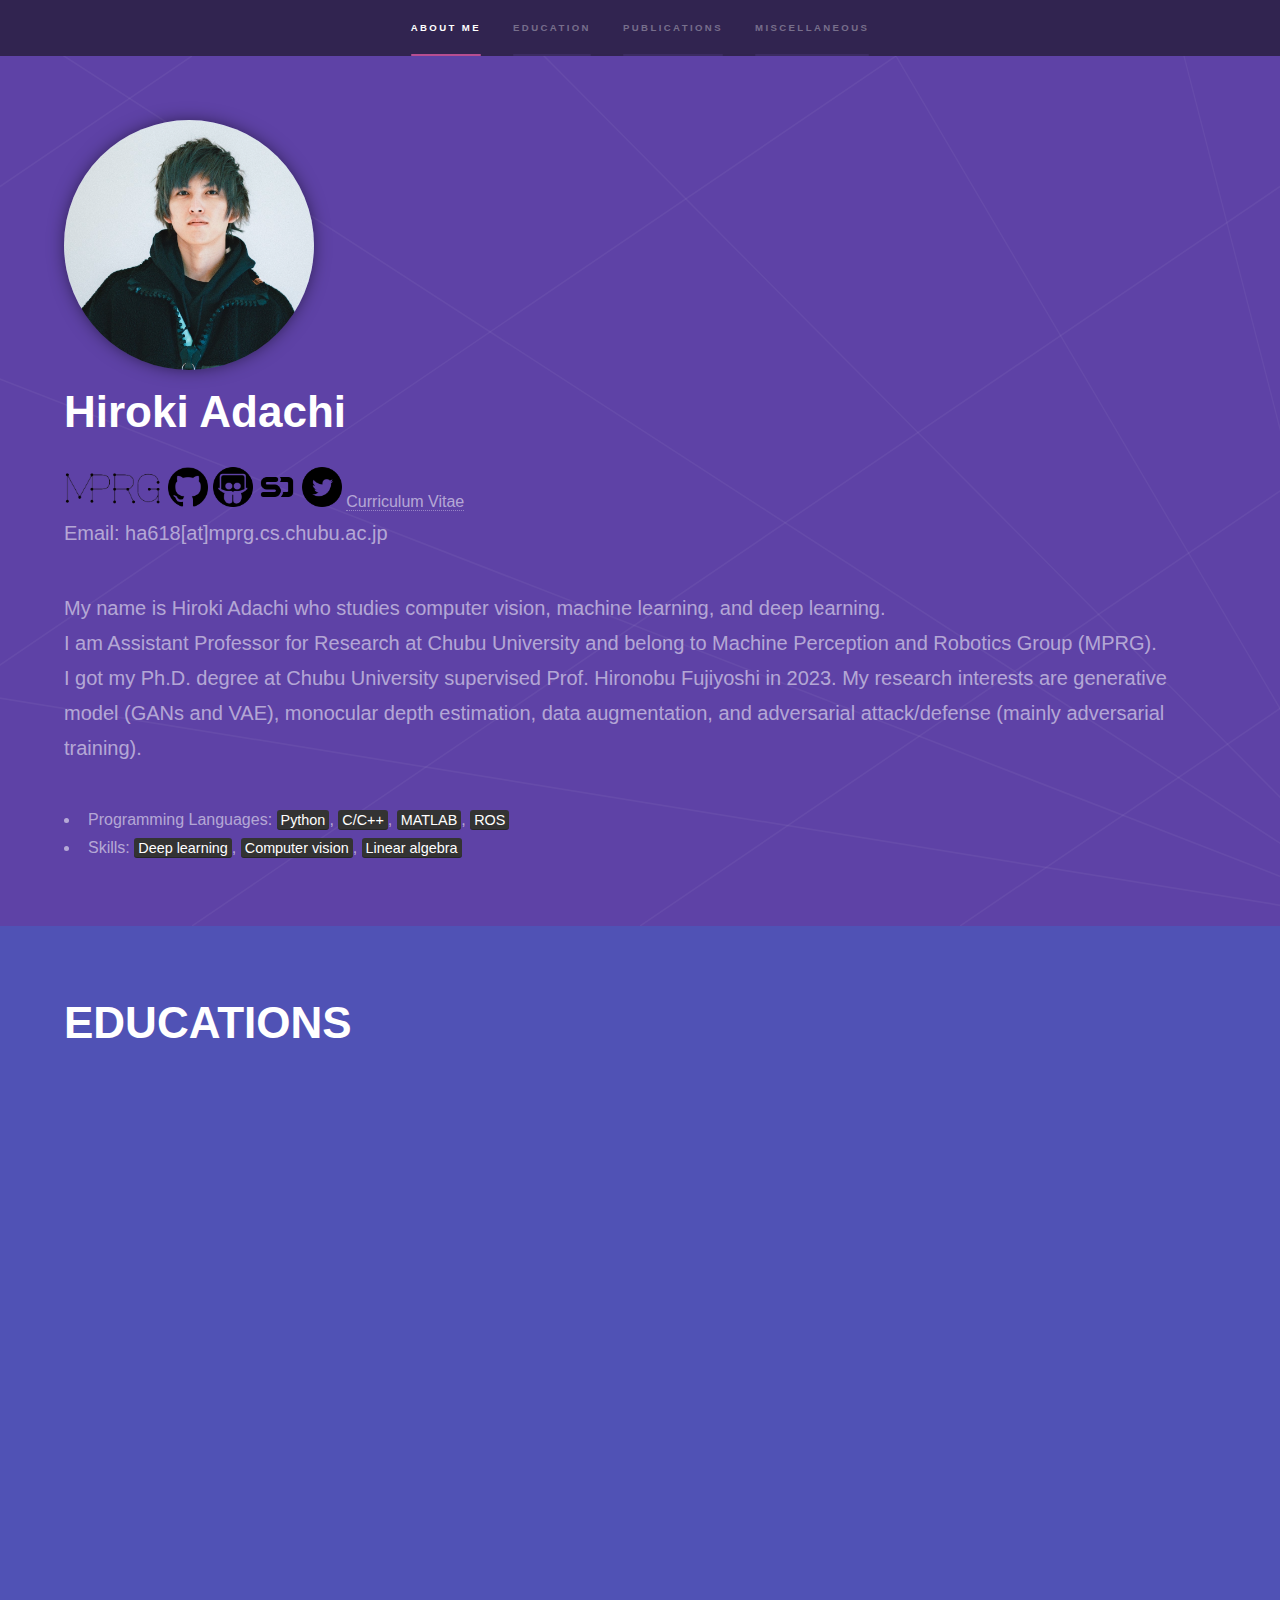
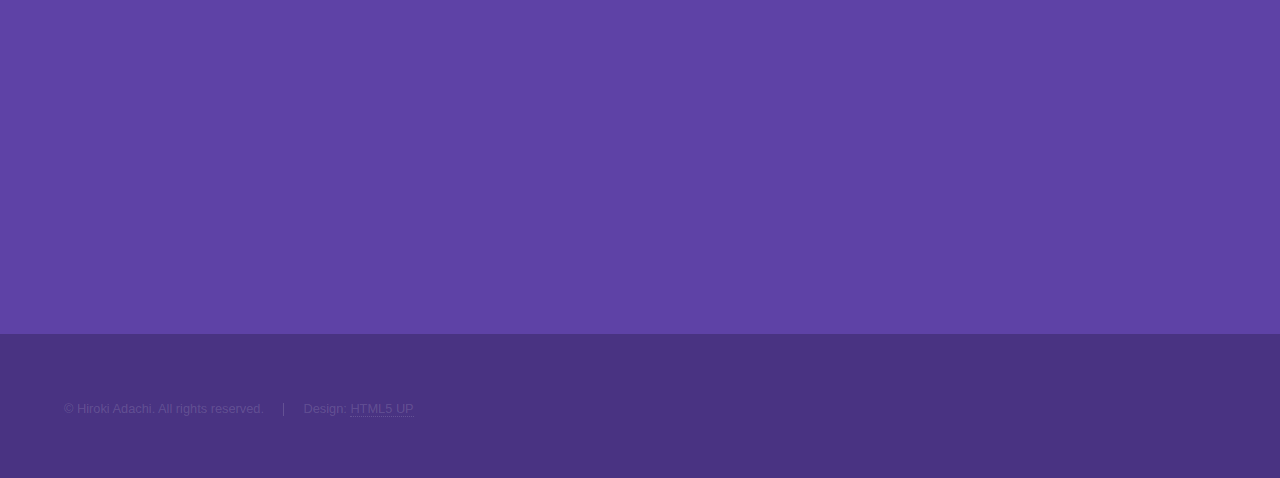
==== commit 76470a8e: "[update] update publications and my title" ====
--- a/index.html
+++ b/index.html
@@ -52,7 +52,7 @@
     						</ul>
 
 							<p>My name is Hiroki Adachi who studies computer vision, machine learning, and deep learning.<br />
-							   I am Postdoctral Researcher at Chubu University and belong to Machine Perception and Robotics Group (MPRG).<br/>
+							   I am Assistant Professor for Research at Chubu University and belong to Machine Perception and Robotics Group (MPRG).<br/>
 							   I got my Ph.D. degree at Chubu University supervised Prof. Hironobu Fujiyoshi in 2023.
   							   My research interests are generative model (GANs and VAE), monocular depth estimation, data augmentation, and adversarial attack/defense (mainly adversarial training).</p>
 							<ul class="inner">
@@ -61,6 +61,7 @@
 							</ul>
 						</div>
 					</section>
+
 
 				<!-- One -->
 					<section id="one" class="wrapper style2 spotlights">
@@ -124,6 +125,13 @@
         								"Complement Objective Mining Branch for Optimizing Attention Map",
         								18th International Conference on Computer Vision Theory and Applications (VISAPP),
         								Lisbon Portugal, 2023.</li>
+        							<li>Tenshi Ito, <b>Hiroki Adachi</b>, Tsubasa Hirakawa, Takayoshi Yamashita, Hironobu Fujiyoshi, 
+        								“Analyzing the Accuracy, Representations, and Explainability of Various Loss Functions for Deep Learning”, 
+        								International Joint Conference on Neural Networks (IJCNN), 
+        								Queensland, Australia, 2023.</li>
+        							<li>Kota Shimomura, <b>Hiroki Adachi</b>, Tsubasa Hirakawa, Takayoshi Yamashita, Hironobu Fujiyoshi, Masamitsu Tsuchiya, Yuji Yasui,
+        								“Potential Risk Estimation with Single Monocular Camera”,
+        								International Conference on Computer Vision and Pattern Recognition Workshops, Secure and Safe Autonomous Driving (SSAD) Workshop and Challenge, 2023.</li>
 								<div>
 
 								<div class="inner">
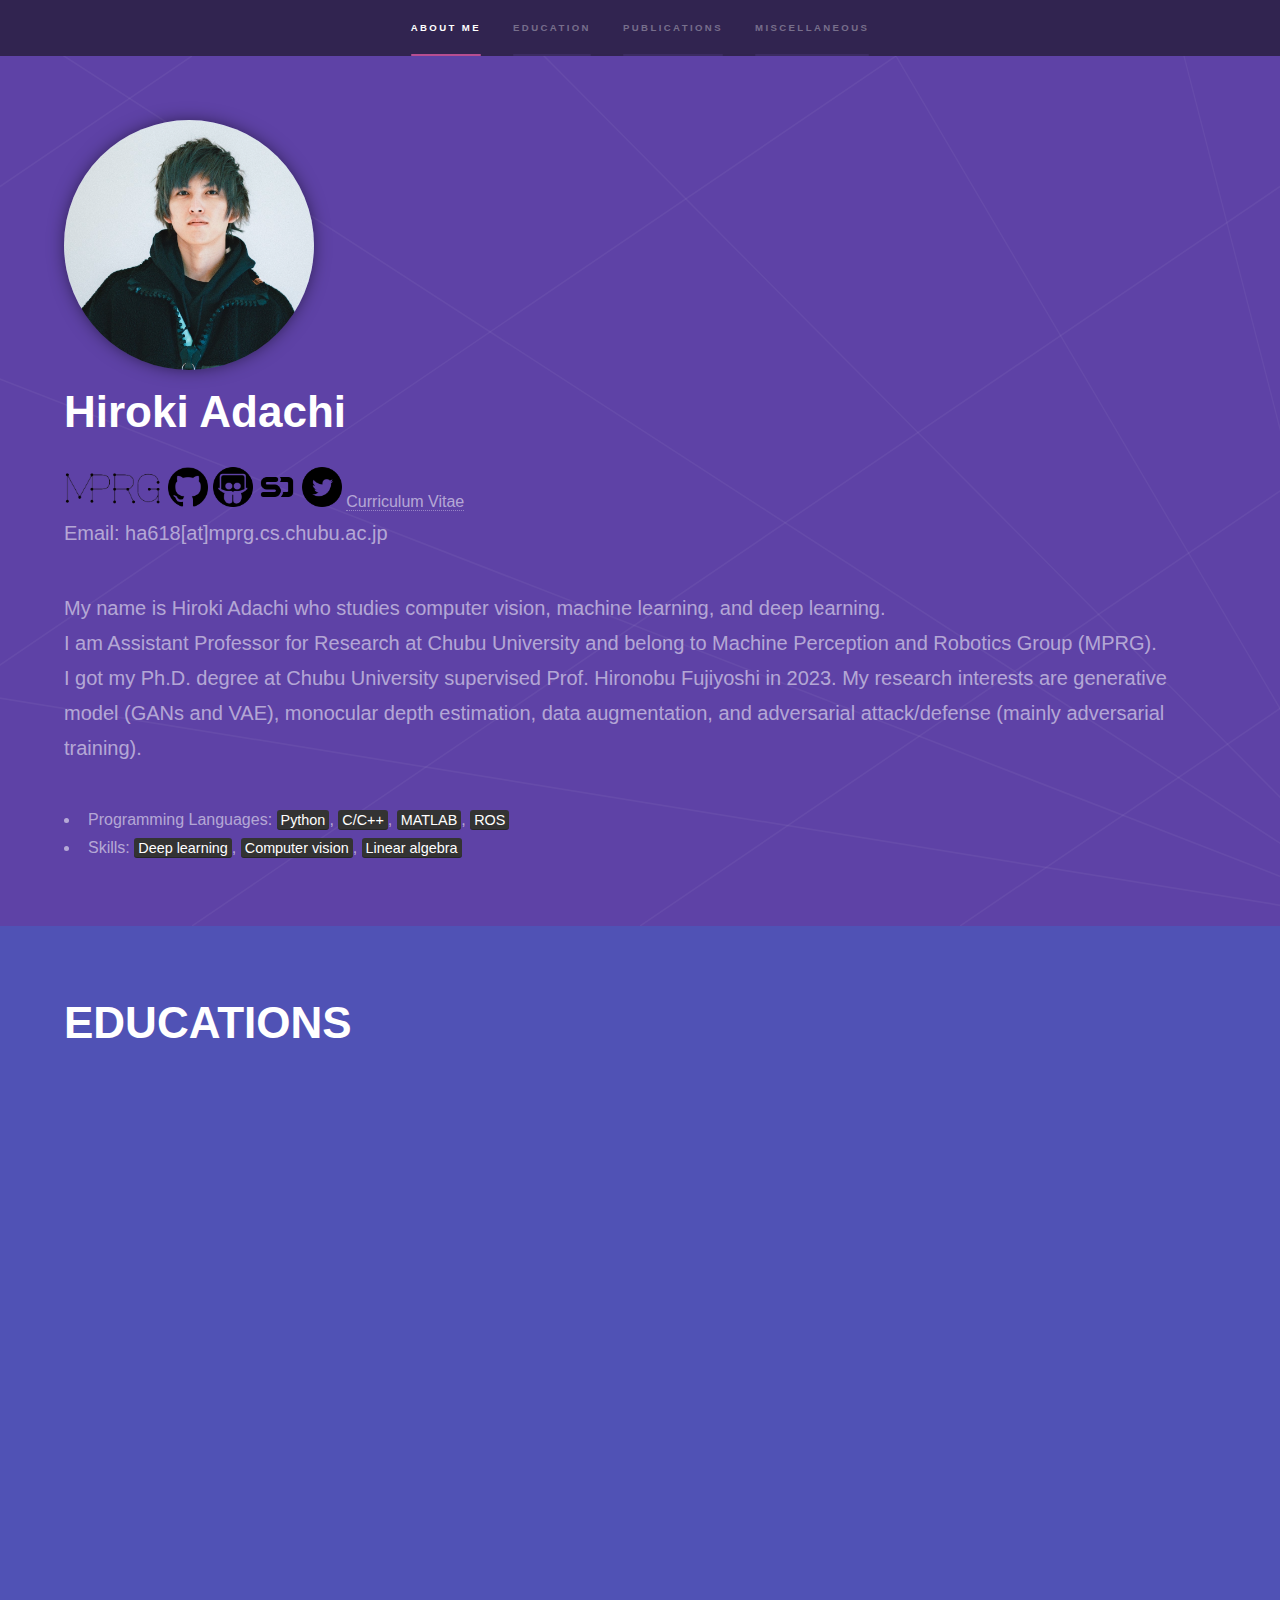
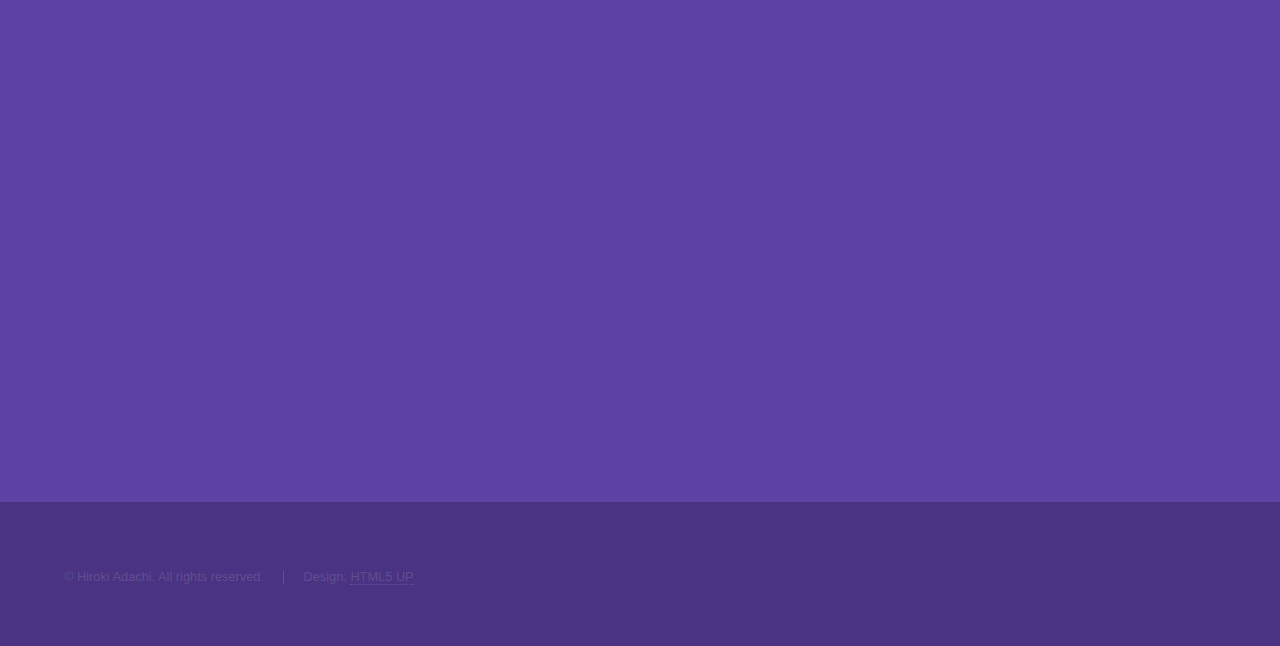
==== commit d77cc4ab: "[update] update publications" ====
--- a/index.html
+++ b/index.html
@@ -148,6 +148,15 @@
       									<li>高田 雅之, <b>足立 浩規</b>, 平川 翼, 山下 隆義, 藤吉 弘亘,
       	  									"Attention Pairwise Rankingによるスキル優劣判定における視覚的説明と高精度化",
       	  									画像の認識・理解シンポジウム (MIRU), オンライン開催, 2020</li>
+										<li>伊藤 天詞, <b>足立 浩規</b>, 平川 翼, 山下 隆義, 藤吉 弘亘,
+      	  									"画像分類タスクにおける損失関数と注視領域の傾向調査",
+      	  									画像の認識・理解シンポジウム (MIRU), Shizuoka, 2023</li>
+										<li>藤井 駿伍, <b>足立 浩規</b> (中部大), 小塚 和紀, 石井 育規 (パナソニック), 平川 翼, 山下 隆義, 藤吉 弘亘 (中部大),
+      	  									"特徴量の類似性に基づく混合クラスの選択を導入したデータ拡張",
+      	  									画像の認識・理解シンポジウム (MIRU), Shizuoka, 2023</li>
+										<li><b>足立 浩規</b>, 平川 翼, 山下 隆義, 藤吉 弘亘,
+      	  									"Adversarial mixup: 敵対的な混合比を用いたmixupによるデータ拡張",
+      	  									画像の認識・理解シンポジウム (MIRU), Shizuoka, 2023</li>
 
 									<h2>Domestic Conferences (non-refereed)</h2>
       									<li><b>足立浩規</b>，福井宏，山下隆義，藤吉弘亘,
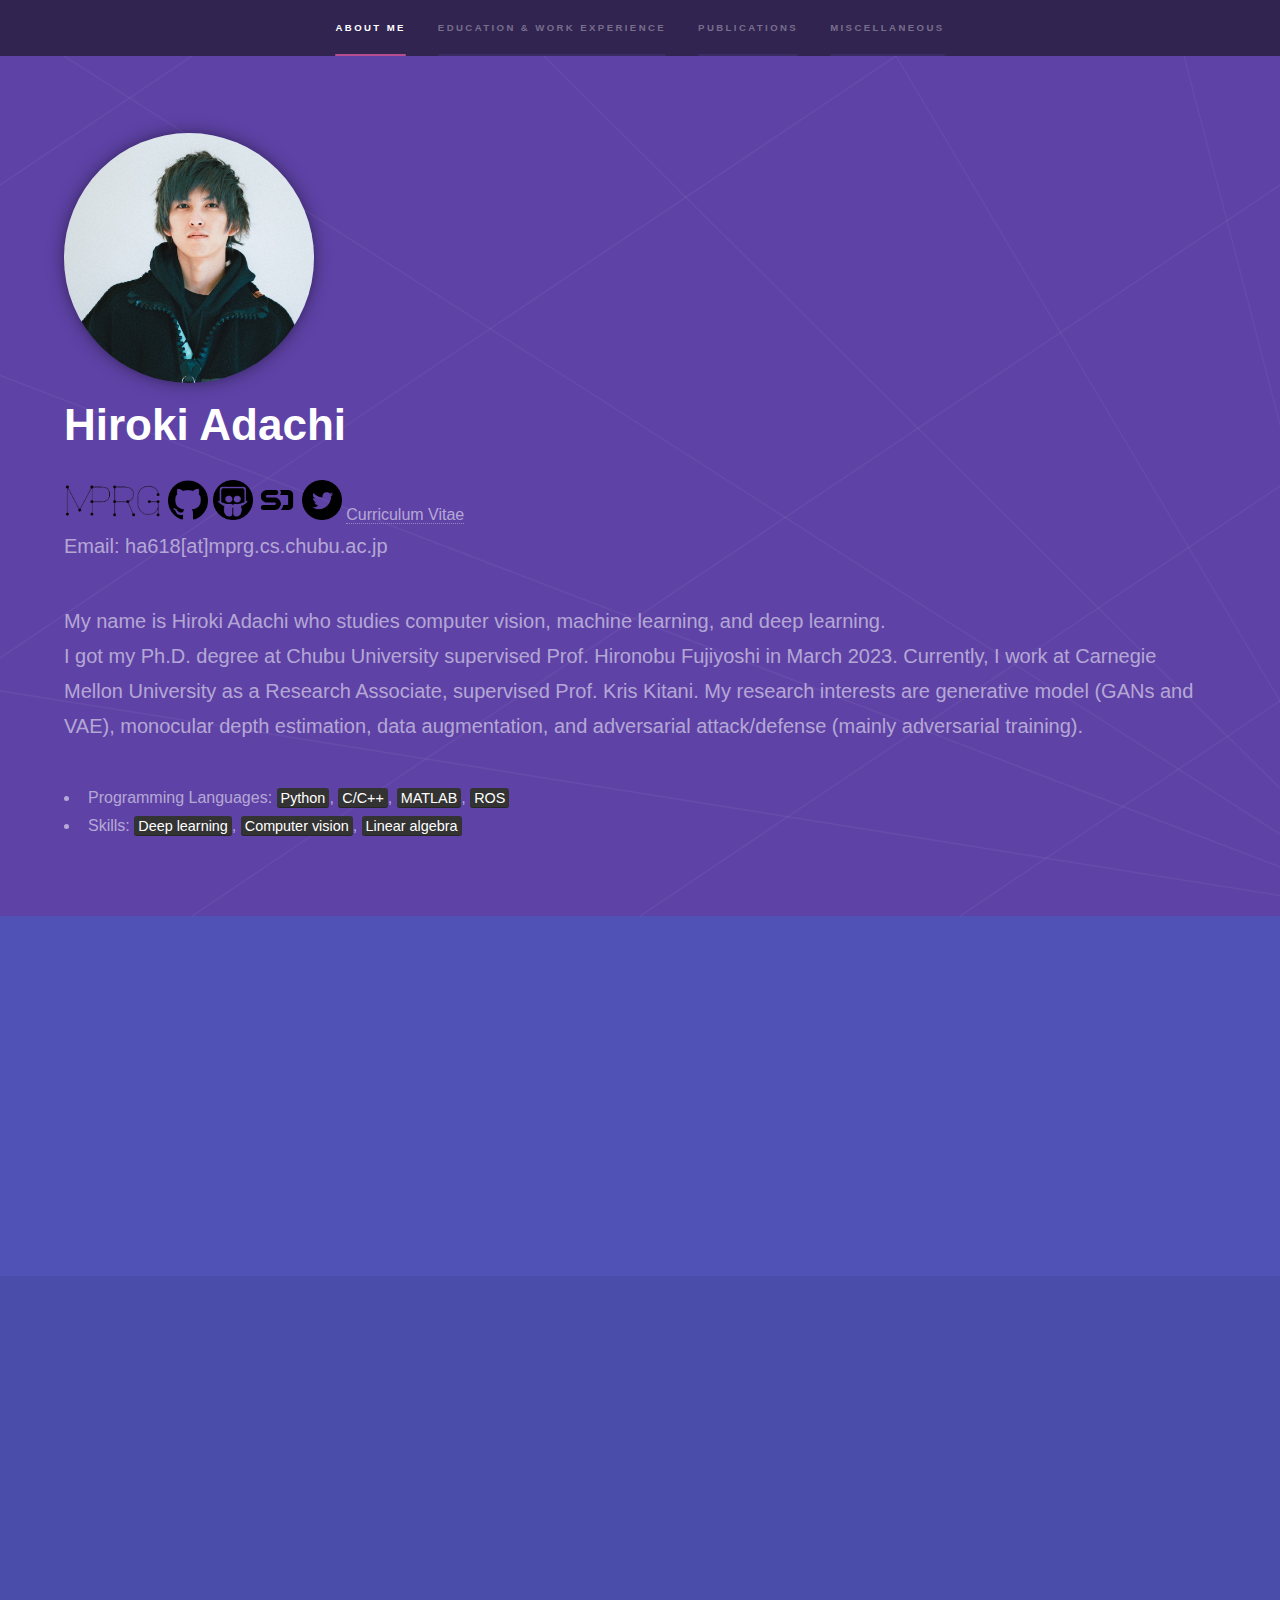
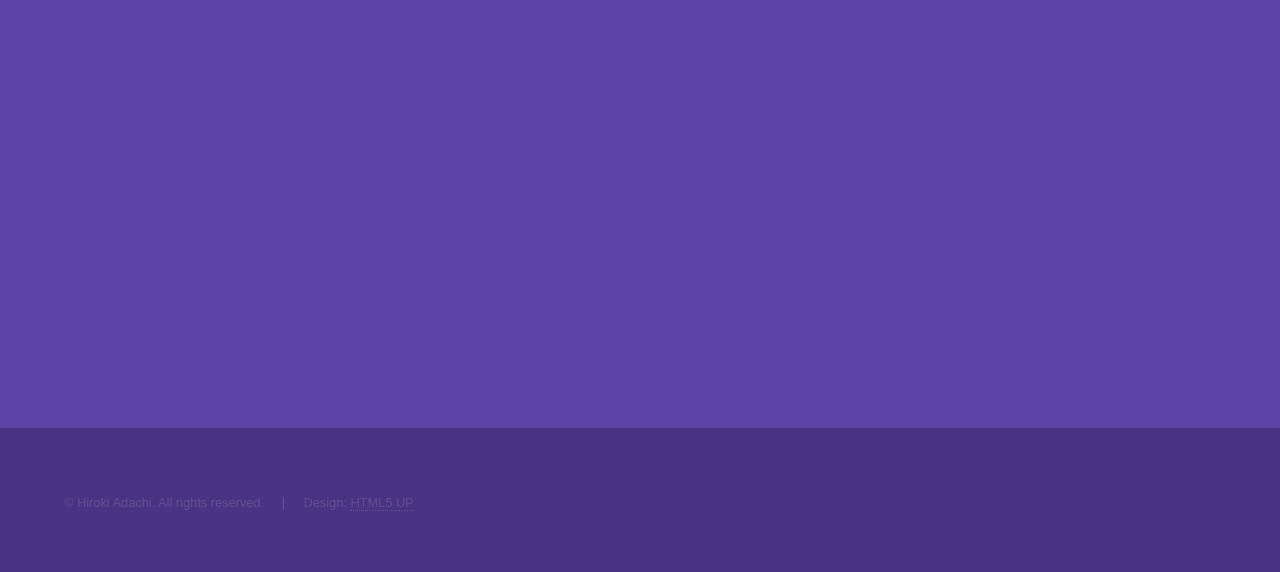
==== commit 9f6b0be7: "update info and add work experience" ====
--- a/index.html
+++ b/index.html
@@ -20,7 +20,7 @@
 					<nav>
 						<ul>
 							<li><a href="#intro">About me</a></li>
-							<li><a href="#one">Education</a></li>
+							<li><a href="#one">Education & Work experience</a></li>
 							<li><a href="#two">Publications</a></li>
 							<li><a href="#three">Miscellaneous</a></li>
 						</ul>
@@ -52,8 +52,8 @@
     						</ul>
 
 							<p>My name is Hiroki Adachi who studies computer vision, machine learning, and deep learning.<br />
-							   I am Assistant Professor for Research at Chubu University and belong to Machine Perception and Robotics Group (MPRG).<br/>
-							   I got my Ph.D. degree at Chubu University supervised Prof. Hironobu Fujiyoshi in 2023.
+							   I got my Ph.D. degree at Chubu University supervised Prof. Hironobu Fujiyoshi in March 2023.
+							   Currently, I work at Carnegie Mellon University as a Research Associate, supervised Prof. Kris Kitani.
   							   My research interests are generative model (GANs and VAE), monocular depth estimation, data augmentation, and adversarial attack/defense (mainly adversarial training).</p>
 							<ul class="inner">
 								<li>Programming Languages: <mark>Python</mark>, <mark>C/C++</mark>, <mark>MATLAB</mark>, <mark>ROS</mark></li>
@@ -67,27 +67,23 @@
 					<section id="one" class="wrapper style2 spotlights">
 						<section>
 							<div class="content">
-								<h1>EDUCATIONS</h1>
-								<div class="inner">
-									<h2>Bachelor: 2014/4 ~ 2018/3</h2>
-									
-									<p>I received B.E. Department of Robotic Science and Technology, college of engineering, Chubu Univ., Japan.</p>
-									<li>Advisor: Prof. Hironobu Fujiyoshi</li>
-									<li>Theme: conditional Generative Adverarial Networks</li>
+								<div class="inner">
+									<h2>WORK EXPERIENCE</h2>
+									<p>I work at CMU sence Oct 2023, supervised Prof. Kris Kitani.</p>
+									<ul class="actions">
+										<li><a href="work-experience.html" class="button">Learn more</a></li>
+									</ul>
 								</div>
-
-								<div class="inner">
-									<h2>Master: 2018/4 ~ 2020/3</h2>
-									<p>I received M.E. Department of Robotic Science and Technology, graduate school of engineering, Chubu Univ., Japan.</p>
-									<li>Advisor: Prof. Hironobu Fujiyoshi</li>
-									<li>Theme: Generative Adverarial Networks with Attention map</li>
-								</div>
-
-								<div class="inner">
-									<h2>Doctor: 2020/4 ~ 2023/3</h2>
-									<p>I received Ph.D Department of Robotic Science and Technology, graduate school of engineering, Chubu Univ., Japan.</p>
-									<li>Advisor: Prof. Hironobu Fujiyoshi</li>
-									<li>Theme: A Mixup using Adversarial Policy</li>
+							</div>
+						</section>
+						<section>
+							<div class="content">
+								<div class="inner">
+									<h2>EDUCATIONS</h2>
+									<p>I received my Ph.D. degree at Chubu University in 2023. (Superviser: Prof. Hironobu Fujiyoshi)</p>
+									<ul class="actions">
+										<li><a href="education.html" class="button">Learn more</a></li>
+									</ul>
 								</div>
 							</div>
 						</section>
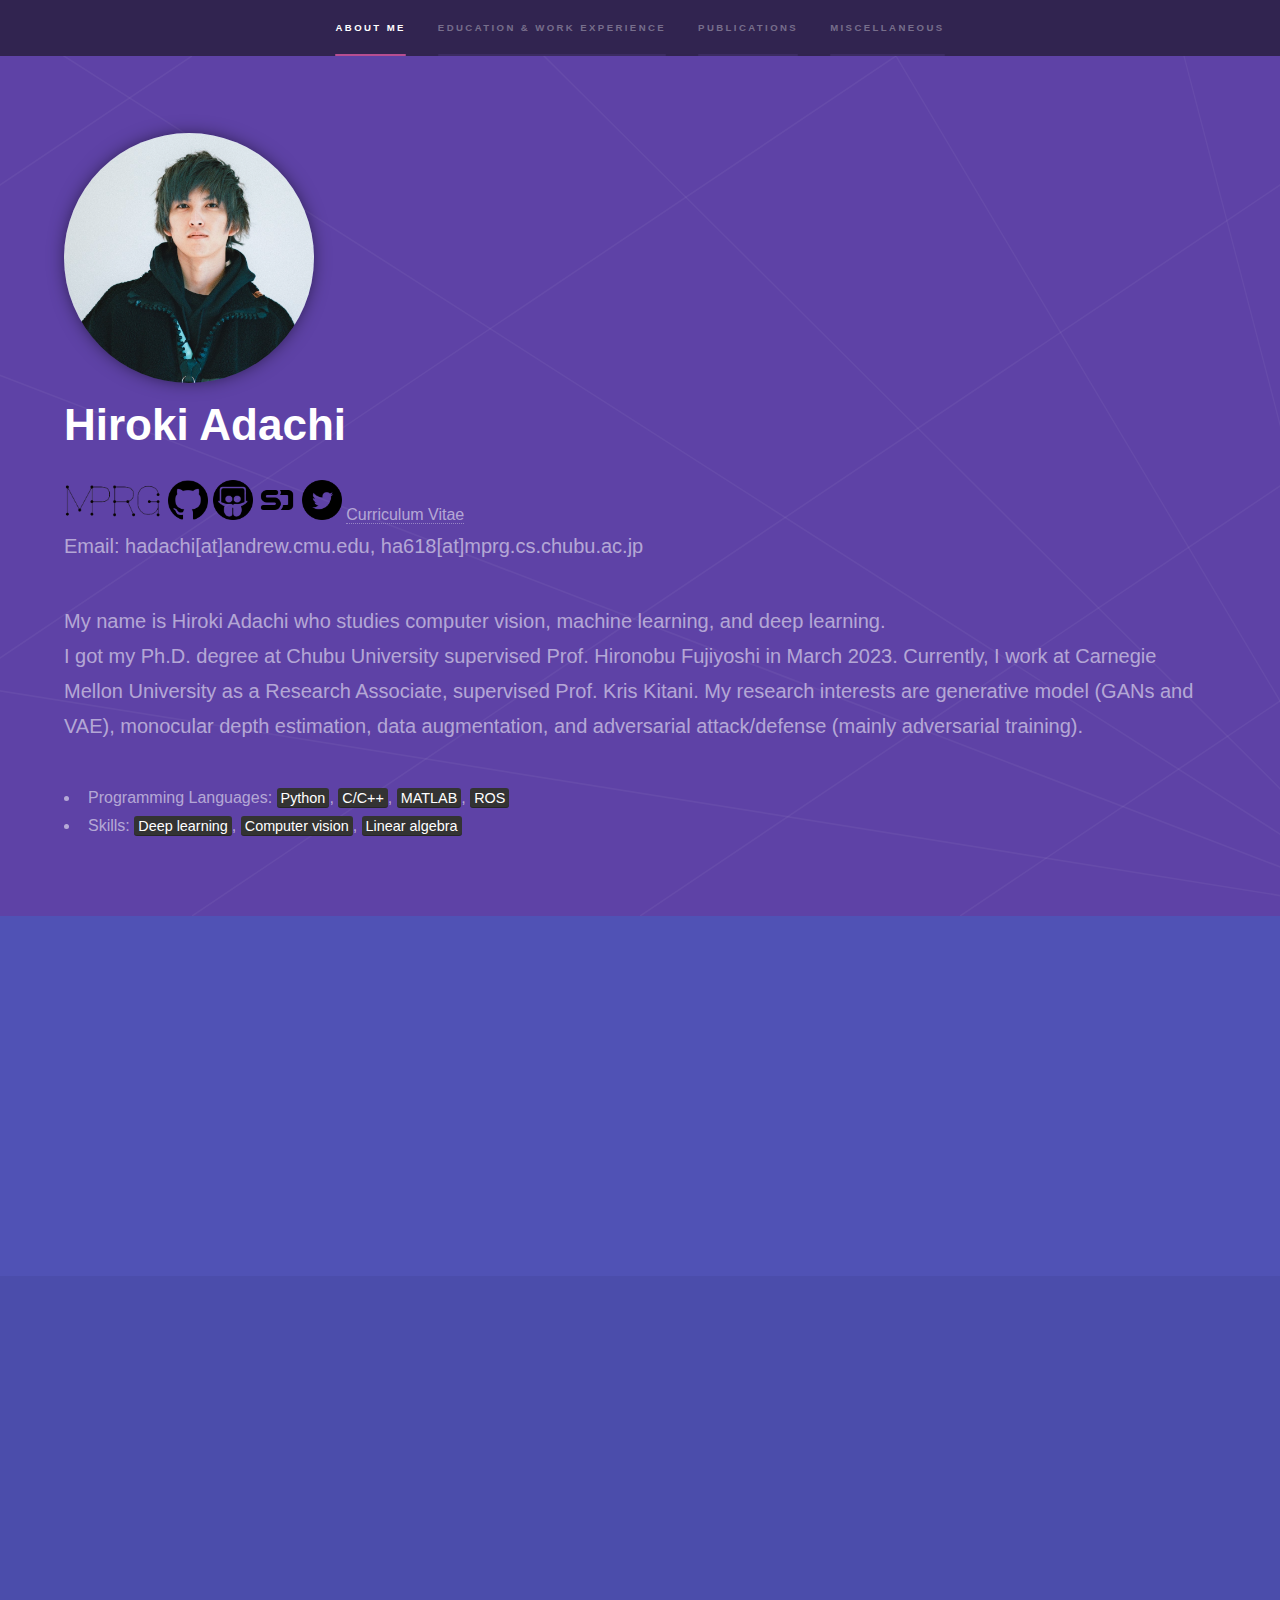
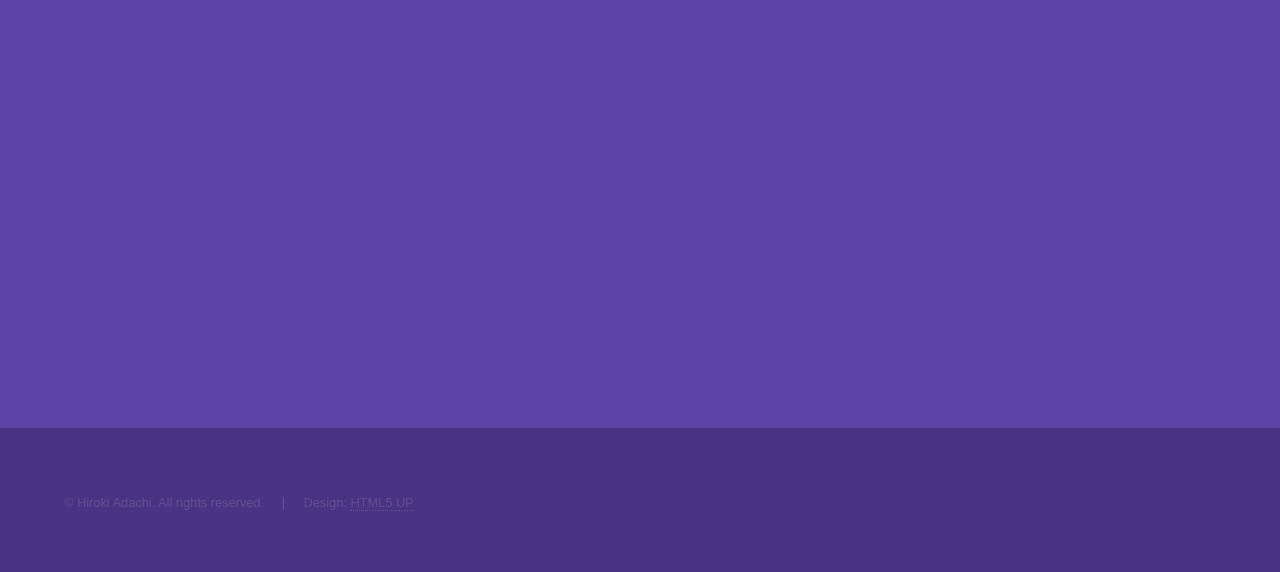
==== commit 04a6ba27: "add e-mail address" ====
--- a/index.html
+++ b/index.html
@@ -48,7 +48,7 @@
     						<a class="icon brands" target="_blank" href="https://twitter.com/hiroki_a618">
     							<img width=40 src="./images/Twitter.png" alt="Twitter"></a>
     						<a href='CurriculumVitae/cv_adachi.pdf'>Curriculum Vitae</a>
-    						<p>Email: ha618[at]mprg.cs.chubu.ac.jp</p>
+    						<p>Email: hadachi[at]andrew.cmu.edu, ha618[at]mprg.cs.chubu.ac.jp</p>
     						</ul>
 
 							<p>My name is Hiroki Adachi who studies computer vision, machine learning, and deep learning.<br />
@@ -213,4 +213,4 @@
 			<script src="assets/js/main.js"></script>
 
 	</body>
-</html>+</html>
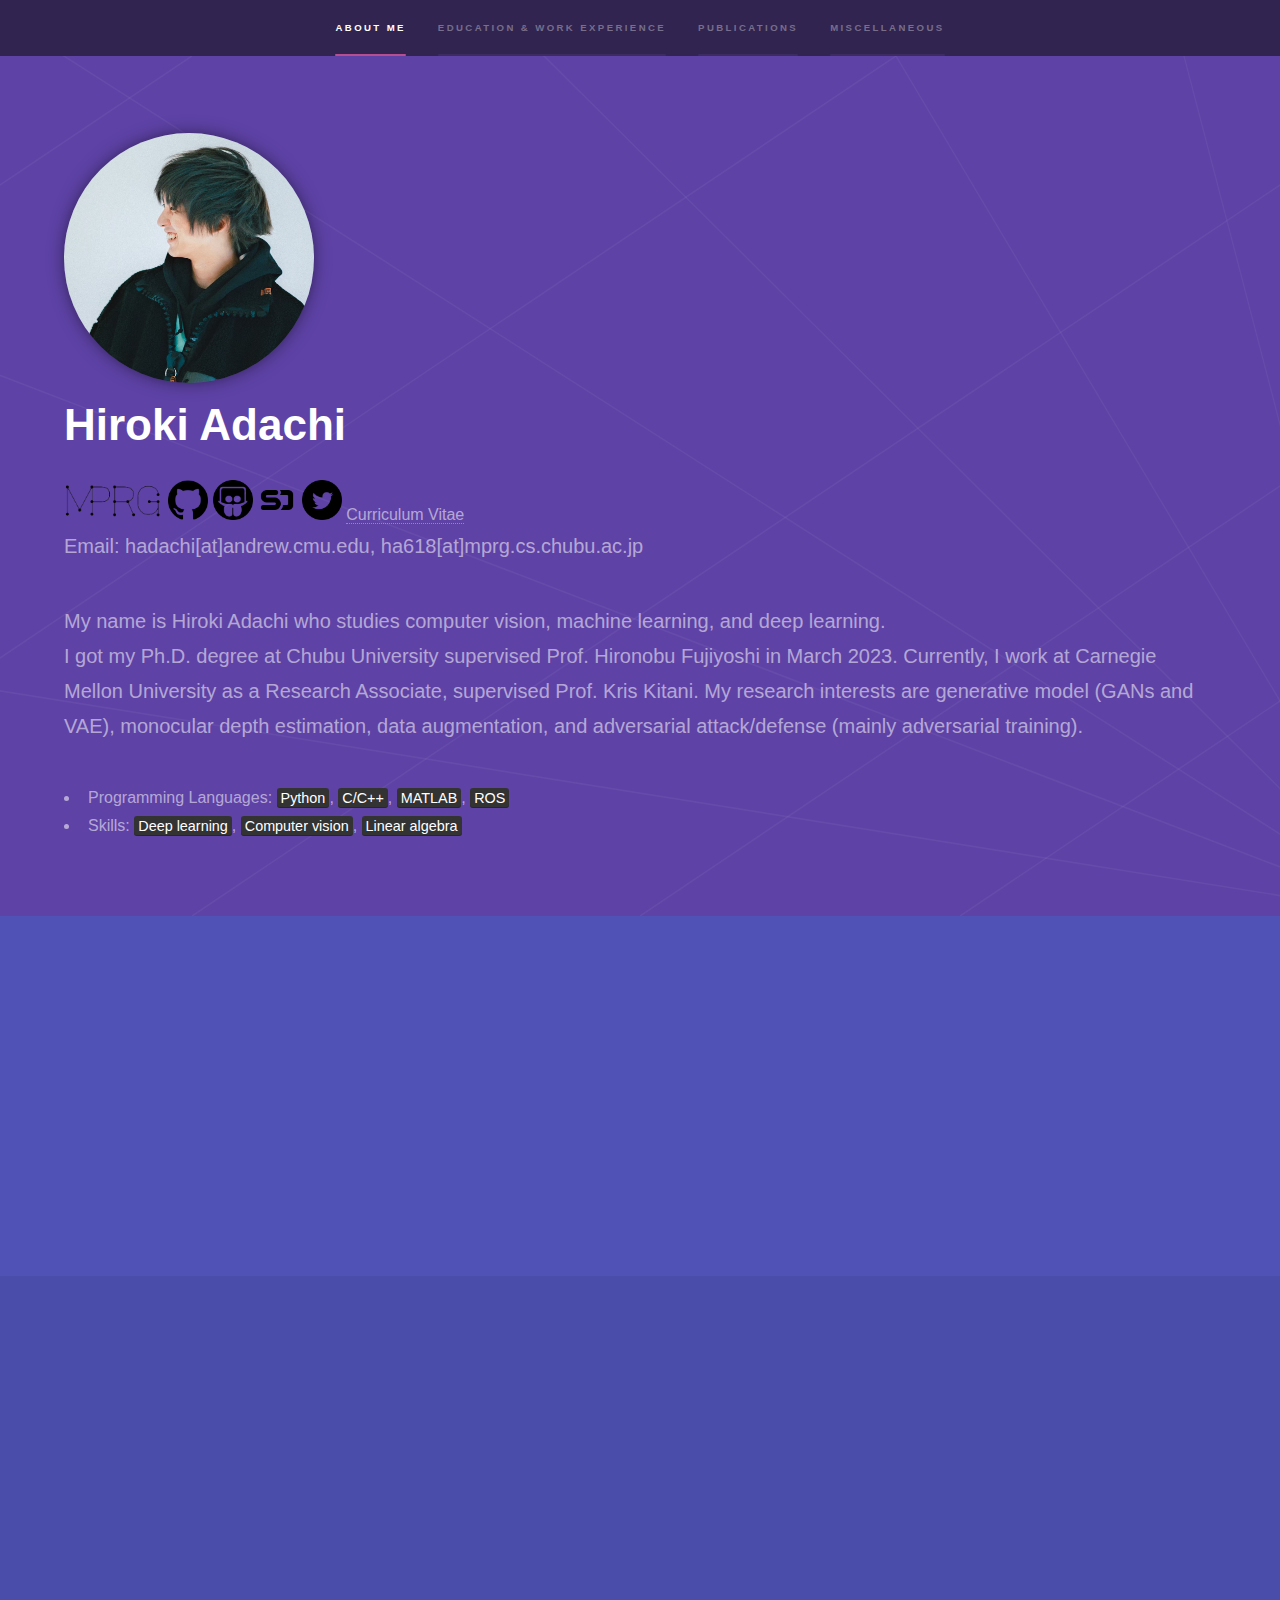
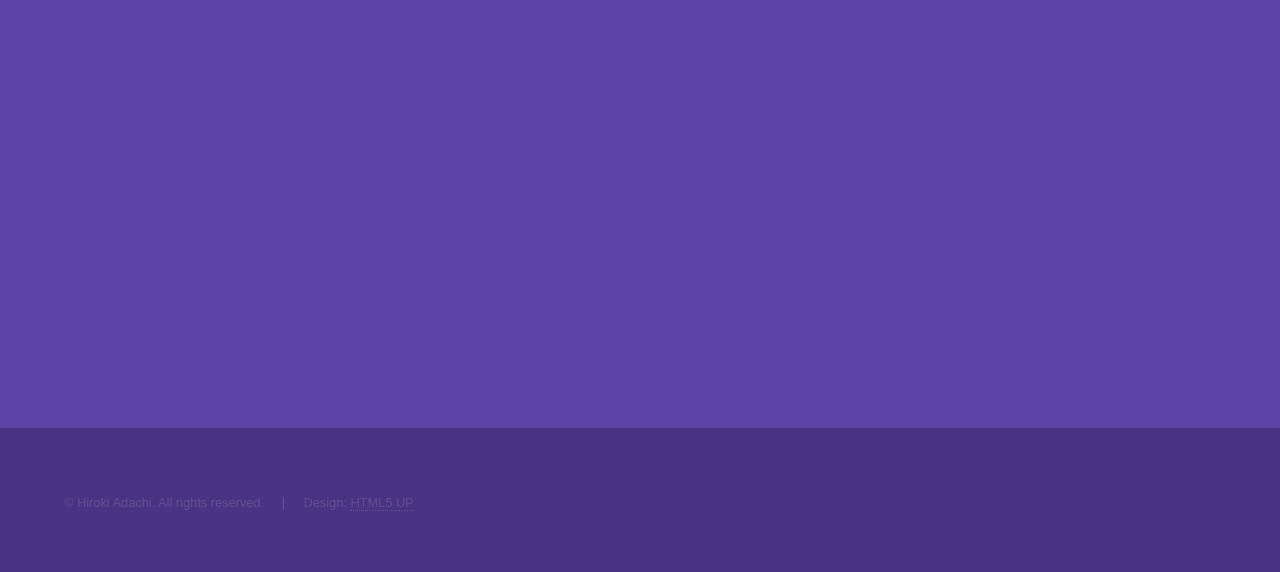
==== commit 169a517c: "update image" ====
--- a/index.html
+++ b/index.html
@@ -34,7 +34,7 @@
 				<!-- Intro -->
 					<section id="intro" class="wrapper style1 fullscreen fade-up">
 						<div class="inner">
-							<img id="face-image" src="./images/profile_image.png">
+							<img id="face-image" src="./images/profile_image2.png">
 							<h1>Hiroki Adachi</h1>
 							<ul class="icons">
 							<a class="icon brands" target="_blank" href="http://mprg.jp/">
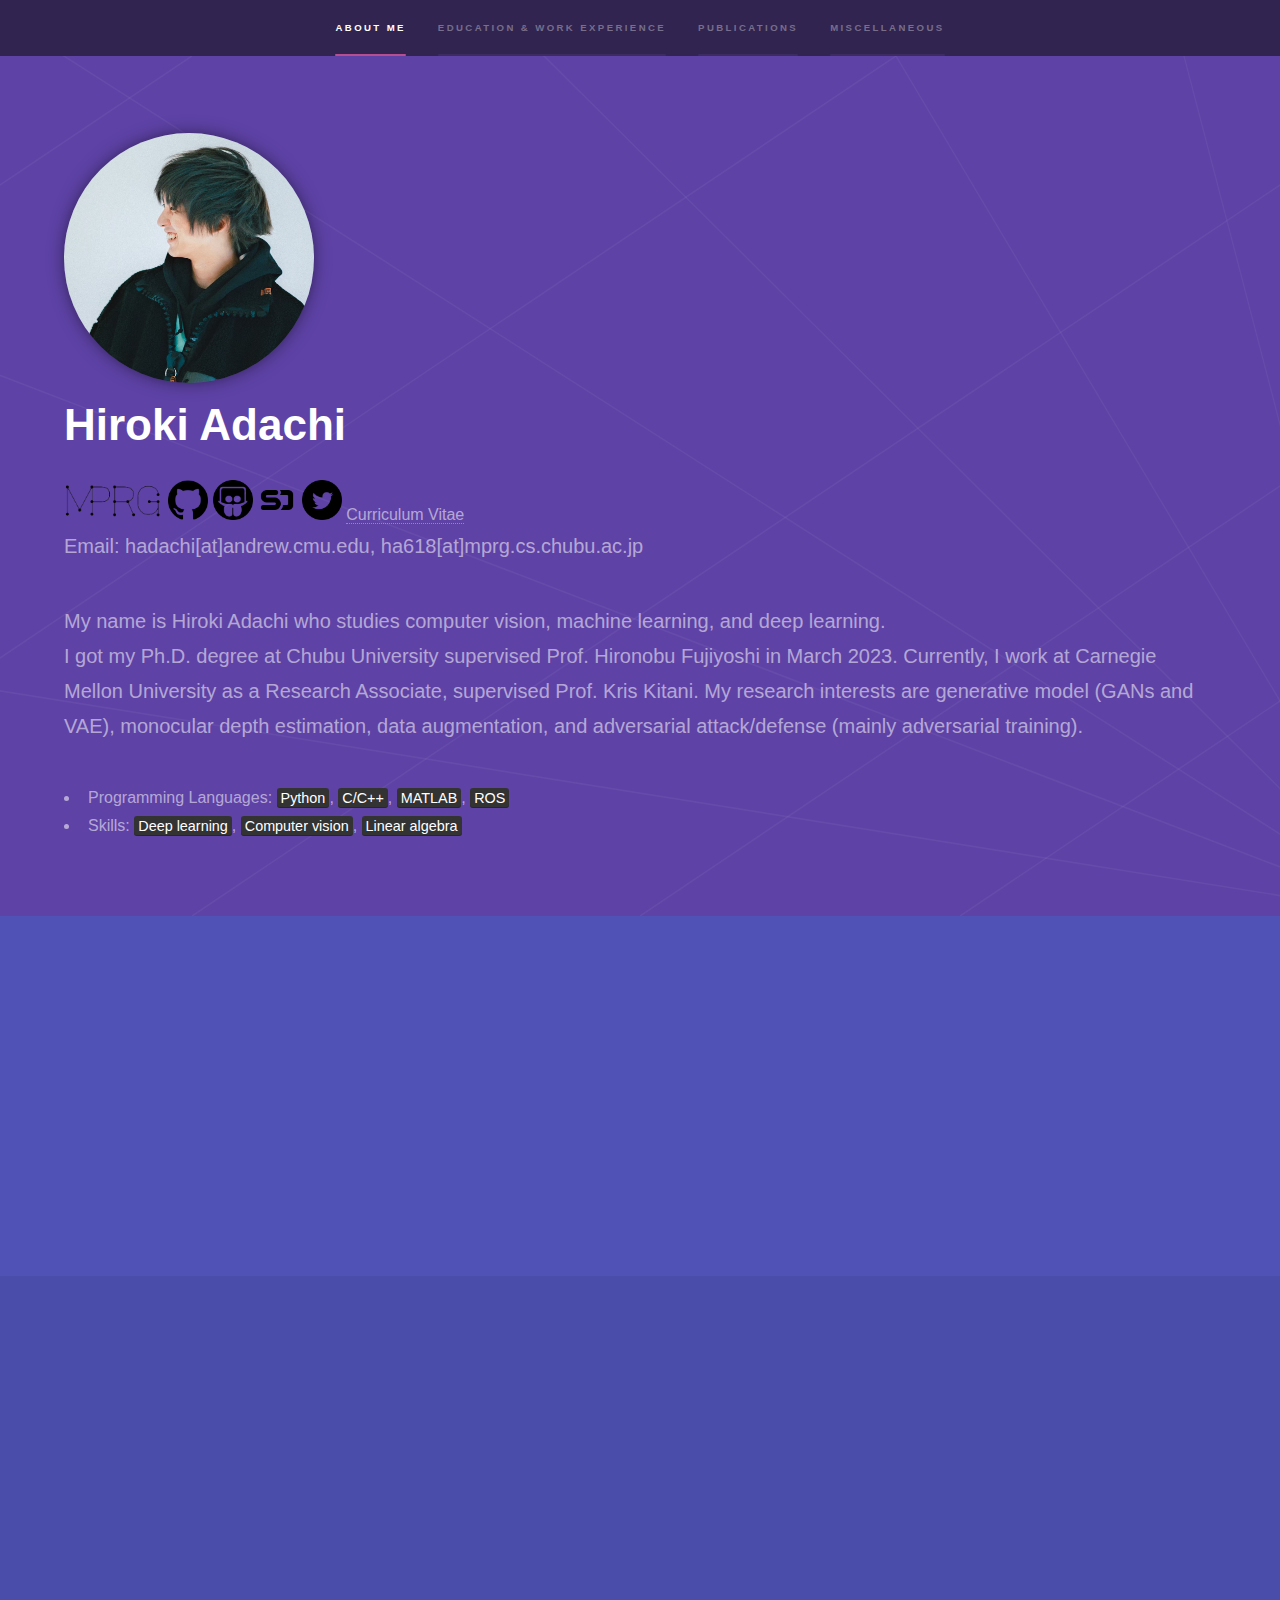
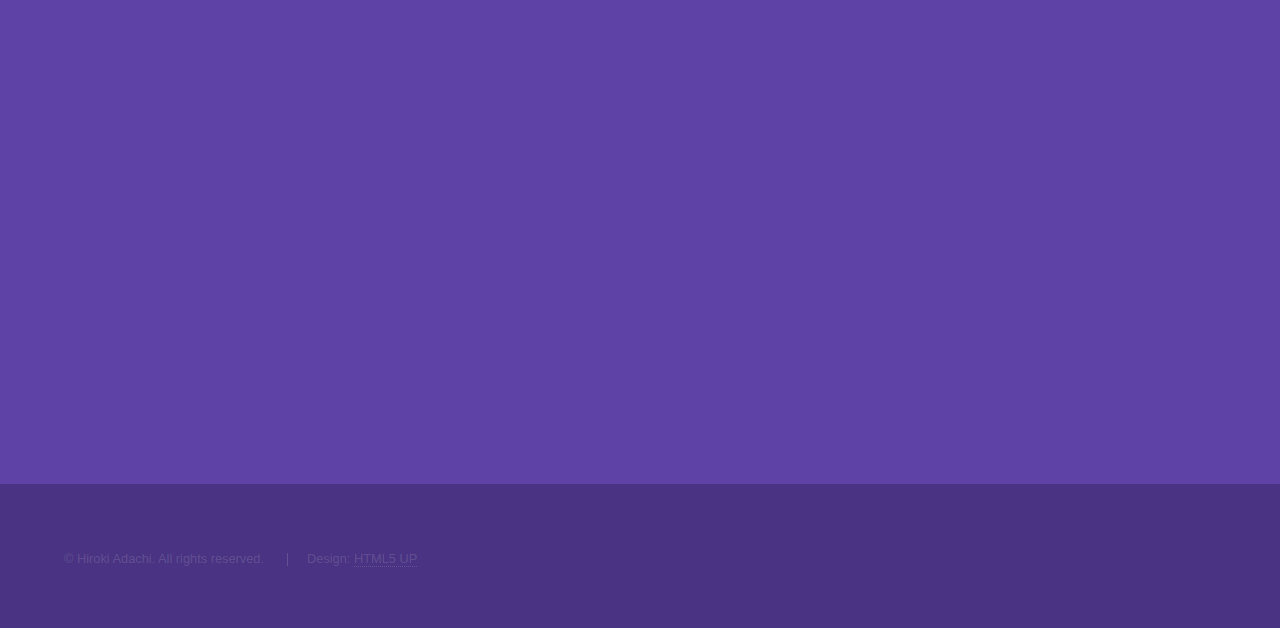
==== commit b04e09a1: "add recent publication" ====
--- a/index.html
+++ b/index.html
@@ -5,212 +5,219 @@
 	Free for personal and commercial use under the CCA 3.0 license (html5up.net/license)
 -->
 <html>
-	<head>
-		<title>Hiroki Adachi | Personal page</title>
-		<meta charset="utf-8" />
-		<meta name="viewport" content="width=device-width, initial-scale=1, user-scalable=no" />
-		<link rel="stylesheet" href="assets/css/main.css" />
-		<noscript><link rel="stylesheet" href="assets/css/noscript.css" /></noscript>
-	</head>
-	<body class="is-preload">
-
-		<!-- Sidebar -->
-			<section id="sidebar">
-				<div class="inner">
-					<nav>
-						<ul>
-							<li><a href="#intro">About me</a></li>
-							<li><a href="#one">Education & Work experience</a></li>
-							<li><a href="#two">Publications</a></li>
-							<li><a href="#three">Miscellaneous</a></li>
-						</ul>
-					</nav>
-				</div>
-			</section>
-
-		<!-- Wrapper -->
-			<div id="wrapper">
-
-				<!-- Intro -->
-					<section id="intro" class="wrapper style1 fullscreen fade-up">
-						<div class="inner">
-							<img id="face-image" src="./images/profile_image2.png">
-							<h1>Hiroki Adachi</h1>
-							<ul class="icons">
-							<a class="icon brands" target="_blank" href="http://mprg.jp/">
-    							<img width=100 src="./images/mprg.png"></a>
-    						<a class="icon brands" target="_blank" href="https://github.com/hirokiadachi">
-    							<img width=40 src="./images/github.png" alt="GitHub"></a>
-    						<a class="icon brands" target="_blank" href="https://www.slideshare.net/ha618">
-    							<img width=40 src="./images/slideshare.png" alt="SlideShare"></a>
-    						<a class="icon brands" target="_blank" href="https://speakerdeck.com/hirokiadachi">
-    							<img width=40 src="./images/speaker-deck.png" alt="Speaker Deck"></a>
-    						<a class="icon brands" target="_blank" href="https://twitter.com/hiroki_a618">
-    							<img width=40 src="./images/Twitter.png" alt="Twitter"></a>
-    						<a href='CurriculumVitae/cv_adachi.pdf'>Curriculum Vitae</a>
-    						<p>Email: hadachi[at]andrew.cmu.edu, ha618[at]mprg.cs.chubu.ac.jp</p>
-    						</ul>
-
-							<p>My name is Hiroki Adachi who studies computer vision, machine learning, and deep learning.<br />
+<head>
+	<title>Hiroki Adachi | Personal page</title>
+	<meta charset="utf-8" />
+	<meta name="viewport" content="width=device-width, initial-scale=1, user-scalable=no" />
+	<link rel="stylesheet" href="assets/css/main.css" />
+	<noscript>
+		<link rel="stylesheet" href="assets/css/noscript.css" />
+	</noscript>
+</head>
+<body class="is-preload">
+
+	<!-- Sidebar -->
+	<section id="sidebar">
+		<div class="inner">
+			<nav>
+				<ul>
+					<li><a href="#intro">About me</a></li>
+					<li><a href="#one">Education & Work experience</a></li>
+					<li><a href="#two">Publications</a></li>
+					<li><a href="#three">Miscellaneous</a></li>
+				</ul>
+			</nav>
+		</div>
+	</section>
+
+	<!-- Wrapper -->
+	<div id="wrapper">
+
+		<!-- Intro -->
+		<section id="intro" class="wrapper style1 fullscreen fade-up">
+			<div class="inner">
+				<img id="face-image" src="./images/profile_image2.png">
+				<h1>Hiroki Adachi</h1>
+				<ul class="icons">
+					<a class="icon brands" target="_blank" href="http://mprg.jp/">
+						<img width=100 src="./images/mprg.png"></a>
+					<a class="icon brands" target="_blank" href="https://github.com/hirokiadachi">
+						<img width=40 src="./images/github.png" alt="GitHub"></a>
+					<a class="icon brands" target="_blank" href="https://www.slideshare.net/ha618">
+						<img width=40 src="./images/slideshare.png" alt="SlideShare"></a>
+					<a class="icon brands" target="_blank" href="https://speakerdeck.com/hirokiadachi">
+						<img width=40 src="./images/speaker-deck.png" alt="Speaker Deck"></a>
+					<a class="icon brands" target="_blank" href="https://twitter.com/hiroki_a618">
+						<img width=40 src="./images/Twitter.png" alt="Twitter"></a>
+					<a href='CurriculumVitae/cv_adachi.pdf'>Curriculum Vitae</a>
+					<p>Email: hadachi[at]andrew.cmu.edu, ha618[at]mprg.cs.chubu.ac.jp</p>
+				</ul>
+
+				<p>My name is Hiroki Adachi who studies computer vision, machine learning, and deep learning.<br />
 							   I got my Ph.D. degree at Chubu University supervised Prof. Hironobu Fujiyoshi in March 2023.
 							   Currently, I work at Carnegie Mellon University as a Research Associate, supervised Prof. Kris Kitani.
   							   My research interests are generative model (GANs and VAE), monocular depth estimation, data augmentation, and adversarial attack/defense (mainly adversarial training).</p>
-							<ul class="inner">
-								<li>Programming Languages: <mark>Python</mark>, <mark>C/C++</mark>, <mark>MATLAB</mark>, <mark>ROS</mark></li>
-								<li>Skills: <mark>Deep learning</mark>, <mark>Computer vision</mark>, <mark>Linear algebra</mark></li>
-							</ul>
-						</div>
-					</section>
-
-
-				<!-- One -->
-					<section id="one" class="wrapper style2 spotlights">
-						<section>
-							<div class="content">
-								<div class="inner">
-									<h2>WORK EXPERIENCE</h2>
-									<p>I work at CMU sence Oct 2023, supervised Prof. Kris Kitani.</p>
-									<ul class="actions">
-										<li><a href="work-experience.html" class="button">Learn more</a></li>
-									</ul>
-								</div>
-							</div>
-						</section>
-						<section>
-							<div class="content">
-								<div class="inner">
-									<h2>EDUCATIONS</h2>
-									<p>I received my Ph.D. degree at Chubu University in 2023. (Superviser: Prof. Hironobu Fujiyoshi)</p>
-									<ul class="actions">
-										<li><a href="education.html" class="button">Learn more</a></li>
-									</ul>
-								</div>
-							</div>
-						</section>
-					</section>
-
-				<!-- Two -->
-					<section id="two" class="wrapper style3 fade-up">
-						<div class="inner">
-							<h1>PUBLICATIONS</h1>
-							
+				<ul class="inner">
+					<li>Programming Languages: <mark>Python</mark>, <mark>C/C++</mark>, <mark>MATLAB</mark>, <mark>ROS</mark></li>
+					<li>Skills: <mark>Deep learning</mark>, <mark>Computer vision</mark>, <mark>Linear algebra</mark></li>
+				</ul>
+			</div>
+		</section>
+
+
+		<!-- One -->
+		<section id="one" class="wrapper style2 spotlights">
+			<section>
+				<div class="content">
+					<div class="inner">
+						<h2>WORK EXPERIENCE</h2>
+						<p>I work at CMU sence Oct 2023, supervised Prof. Kris Kitani.</p>
+						<ul class="actions">
+							<li><a href="work-experience.html" class="button">Learn more</a></li>
+						</ul>
+					</div>
+				</div>
+			</section>
+			<section>
+				<div class="content">
+					<div class="inner">
+						<h2>EDUCATIONS</h2>
+						<p>I received my Ph.D. degree at Chubu University in 2023. (Superviser: Prof. Hironobu Fujiyoshi)</p>
+						<ul class="actions">
+							<li><a href="education.html" class="button">Learn more</a></li>
+						</ul>
+					</div>
+				</div>
+			</section>
+		</section>
+
+		<!-- Two -->
+		<section id="two" class="wrapper style3 fade-up">
+			<div class="inner">
+				<h1>PUBLICATIONS</h1>
+
+				<div class="inner">
+					<div class="inner">
+						<h2>Domestic Journals (refereed)</h2>
+						<li><b>足立 浩規</b>, 平川 翼, 山下 隆義, 藤吉 弘亘,
+							"重み付き条件を用いたGenerative Adversarial Networksによる認識に有効な顔画像生成",
+							電子情報通信学会論文誌,
+							Vol.J105-D, No.04, pp.271-282, Apr. 2022.</li>
+						<li><b>足立 浩規</b>, 平川 翼, 山下 隆義, 藤吉 弘亘,
+							"注視領域を考慮したGANによる識別に効果的なデータ増幅",
+							電子情報通信学会論文誌,
+							Vol.J105-D, No.07, pp.470-479, Jul. 2022.</li>
+						<div>
+
 							<div class="inner">
-								<div class="inner">
-									<h2>Domestic Journals (refereed)</h2>
-									<li><b>足立 浩規</b>, 平川 翼, 山下 隆義, 藤吉 弘亘,
-          								"重み付き条件を用いたGenerative Adversarial Networksによる認識に有効な顔画像生成",
-          								電子情報通信学会論文誌,
-          								Vol.J105-D, No.04, pp.271-282, Apr. 2022.</li>
-          							<li><b>足立 浩規</b>, 平川 翼, 山下 隆義, 藤吉 弘亘,
-          								"注視領域を考慮したGANによる識別に効果的なデータ増幅",
-          								電子情報通信学会論文誌,
-          								Vol.J105-D, No.07, pp.470-479, Jul. 2022.</li>
+								<h2>International Conferences (refereed)</h2>
+								<li><b>Hiroki Adachi</b>, Hiroshi Fukui, Takayoshi Yamashita, Hironobu Fujiyoshi,
+									"Facial Image Generation by Generative Adversarial Networks using Weighed Condtions",
+									14th International Conference on Computer Vision Theory and Applications (VISAPP),
+									Prague Czech Republic, 2019.</li>
+								<li><b>Hiroki Adachi</b>, Tsubasa Hirakawa, Takayoshi Yamashita, Hironobu Fujiyoshi, Yasunori Ishii, Kazuki Kozuka,
+									"Masking and Mixing Adversarial Training",
+									18th International Conference on Computer Vision Theory and Applications (VISAPP),
+									Lisbon Portugal, 2023.</li>
+								<li>Takaaki Iwayoshi, <b>Hiroki Adachi</b>, Tsubasa Hirakawa, Takayoshi Yamashita, Hironobu Fujiyoshi,
+									"Complement Objective Mining Branch for Optimizing Attention Map",
+									18th International Conference on Computer Vision Theory and Applications (VISAPP),
+									Lisbon Portugal, 2023.</li>
+								<li>Tenshi Ito, <b>Hiroki Adachi</b>, Tsubasa Hirakawa, Takayoshi Yamashita, Hironobu Fujiyoshi,
+									“Analyzing the Accuracy, Representations, and Explainability of Various Loss Functions for Deep Learning”,
+									International Joint Conference on Neural Networks (IJCNN),
+									Queensland, Australia, 2023.</li>
+								<li>Kota Shimomura, <b>Hiroki Adachi</b>, Tsubasa Hirakawa, Takayoshi Yamashita, Hironobu Fujiyoshi, Masamitsu Tsuchiya, Yuji Yasui,
+									“Potential Risk Estimation with Single Monocular Camera”,
+									International Conference on Computer Vision and Pattern Recognition Workshops, Secure and Safe Autonomous Driving (SSAD) Workshop and Challenge, 2023.</li>
 								<div>
 
-								<div class="inner">
-									<h2>International Conferences (refereed)</h2>
-									<li><b>Hiroki Adachi</b>, Hiroshi Fukui, Takayoshi Yamashita, Hironobu Fujiyoshi,
-        								"Facial Image Generation by Generative Adversarial Networks using Weighed Condtions",
-        								14th International Conference on Computer Vision Theory and Applications (VISAPP),
-        								Prague Czech Republic, 2019.</li>
-        							<li><b>Hiroki Adachi</b>, Tsubasa Hirakawa, Takayoshi Yamashita, Hironobu Fujiyoshi, Yasunori Ishii, Kazuki Kozuka, 
-        								"Masking and Mixing Adversarial Training",
-        								18th International Conference on Computer Vision Theory and Applications (VISAPP),
-        								Lisbon Portugal, 2023.</li>
-        							<li>Takaaki Iwayoshi, <b>Hiroki Adachi</b>, Tsubasa Hirakawa, Takayoshi Yamashita, Hironobu Fujiyoshi, 
-        								"Complement Objective Mining Branch for Optimizing Attention Map",
-        								18th International Conference on Computer Vision Theory and Applications (VISAPP),
-        								Lisbon Portugal, 2023.</li>
-        							<li>Tenshi Ito, <b>Hiroki Adachi</b>, Tsubasa Hirakawa, Takayoshi Yamashita, Hironobu Fujiyoshi, 
-        								“Analyzing the Accuracy, Representations, and Explainability of Various Loss Functions for Deep Learning”, 
-        								International Joint Conference on Neural Networks (IJCNN), 
-        								Queensland, Australia, 2023.</li>
-        							<li>Kota Shimomura, <b>Hiroki Adachi</b>, Tsubasa Hirakawa, Takayoshi Yamashita, Hironobu Fujiyoshi, Masamitsu Tsuchiya, Yuji Yasui,
-        								“Potential Risk Estimation with Single Monocular Camera”,
-        								International Conference on Computer Vision and Pattern Recognition Workshops, Secure and Safe Autonomous Driving (SSAD) Workshop and Challenge, 2023.</li>
-								<div>
-
-								<div class="inner">
-									<h2>Domestic Conferences (refereed)</h2>
+									<div class="inner">
+										<h2>Domestic Conferences (refereed)</h2>
 										<li><b>足立浩規</b>，福井宏，山下隆義，藤吉弘亘，
-          									"重みを導入したConditional Generative Adversarial Networkによる顔画像生成の高品質化",
-          									画像の認識・理解シンポジウム (MIRU), 北海道, 2018.</li>
-          								<li>今枝 航, <b>足立 浩規</b>, 平川 翼, 山下 隆義, 藤吉 弘亘,
-          									"Attention機構を導入したCycleGANによる識別に有効なスタイル変換",
-          									画像の認識・理解シンポジウム (MIRU), 大阪, 2019.</li>
-      									<li><b>足立 浩規</b>, 平川 翼, 山下 隆義, 藤吉 弘亘,
-      	  									"注視領域を考慮したGANによる識別に効果的なデータ増幅",
-      	  									画像の認識・理解シンポジウム (MIRU), オンライン開催, 2020</li>
-      									<li>高田 雅之, <b>足立 浩規</b>, 平川 翼, 山下 隆義, 藤吉 弘亘,
-      	  									"Attention Pairwise Rankingによるスキル優劣判定における視覚的説明と高精度化",
-      	  									画像の認識・理解シンポジウム (MIRU), オンライン開催, 2020</li>
+											"重みを導入したConditional Generative Adversarial Networkによる顔画像生成の高品質化",
+											画像の認識・理解シンポジウム (MIRU), 北海道, 2018. (Poster)</li>
+										<li>今枝 航, <b>足立 浩規</b>, 平川 翼, 山下 隆義, 藤吉 弘亘,
+											"Attention機構を導入したCycleGANによる識別に有効なスタイル変換",
+											画像の認識・理解シンポジウム (MIRU), 大阪, 2019. (Short oral)</li>
+										<li><b>足立 浩規</b>, 平川 翼, 山下 隆義, 藤吉 弘亘,
+											"注視領域を考慮したGANによる識別に効果的なデータ増幅",
+											画像の認識・理解シンポジウム (MIRU), オンライン開催, 2020. (Long oral)</li>
+										<li>高田 雅之, <b>足立 浩規</b>, 平川 翼, 山下 隆義, 藤吉 弘亘,
+											"Attention Pairwise Rankingによるスキル優劣判定における視覚的説明と高精度化",
+											画像の認識・理解シンポジウム (MIRU), オンライン開催, 2020. (Long oral)</li>
 										<li>伊藤 天詞, <b>足立 浩規</b>, 平川 翼, 山下 隆義, 藤吉 弘亘,
-      	  									"画像分類タスクにおける損失関数と注視領域の傾向調査",
-      	  									画像の認識・理解シンポジウム (MIRU), Shizuoka, 2023</li>
+											"画像分類タスクにおける損失関数と注視領域の傾向調査",
+											画像の認識・理解シンポジウム (MIRU), Shizuoka, 2023. (Poster)</li>
 										<li>藤井 駿伍, <b>足立 浩規</b> (中部大), 小塚 和紀, 石井 育規 (パナソニック), 平川 翼, 山下 隆義, 藤吉 弘亘 (中部大),
-      	  									"特徴量の類似性に基づく混合クラスの選択を導入したデータ拡張",
-      	  									画像の認識・理解シンポジウム (MIRU), Shizuoka, 2023</li>
+											"特徴量の類似性に基づく混合クラスの選択を導入したデータ拡張",
+											画像の認識・理解シンポジウム (MIRU), Shizuoka, 2023. (Poster)</li>
 										<li><b>足立 浩規</b>, 平川 翼, 山下 隆義, 藤吉 弘亘,
-      	  									"Adversarial mixup: 敵対的な混合比を用いたmixupによるデータ拡張",
-      	  									画像の認識・理解シンポジウム (MIRU), Shizuoka, 2023</li>
-
-									<h2>Domestic Conferences (non-refereed)</h2>
-      									<li><b>足立浩規</b>，福井宏，山下隆義，藤吉弘亘,
-          									"重みを導入したConditional Generative Adversarial Networkによる段階的な顔画像生成",
-          									日本ロボット学会学術講演会 (RSJ), 愛知, 2018.</li>
-      									<li>佐々木一磨, <b>足立浩規</b>, Yifei Huang, 石川裕地, 菊池康太郎, 藤森和希, Li Zhenqiang,
-          									"【招待ショートサーベイ】実ロボットの知識獲得のためのシミュレーションを用いた転移学習における環境差異の解決",
-          									電子情報通信学会研究技術報告 パターン認識・メディア理解研究会（PRMU）,
-          									PRMU2018-68, pp. 5-8, 神奈川, 2018.</li>
-      									<li><b>足立 浩規</b>, 平川 翼, 山下 隆義, 藤吉 弘亘 (中部大), 石井 育規, 石坂 隼, 小塚 和紀 (パナソニック),
-          									"精度と頑健性のトレードオフ緩和を目的とした敵対学習",
-          									画像の認識・理解シンポジウム (MIRU), オンライン開催, 2021</li>
-          								<li><b>足立 浩規</b>, 平川 翼, 山下 隆義, 藤吉 弘亘,
-          									"[サーベイ論文] Adversarial Training",
-          									パターン認識・メディア理解研究会 (PRMU研究会), オンライン開催, 2022</li>
-          								<li>土松千紗, <b>足立浩規</b>, 平川翼, 山下隆義, 藤吉弘亘,
-          									"特徴マップの幾何変換前後に着目した敵対サンプルの検出",
-          									画像の認識・理解シンポジウム (MIRU), 兵庫, 2022</li>
-								<div>
-							</div>
-						</div>
-					</section>
-
-				<!-- Three -->
-					<section id="three" class="wrapper style1 fade-up">
-						<div class="inner">
-							<h1>MISCELLANEOUS</h1>
-							<h2>Books</h2>
-								<li>井尻善久, 牛久祥孝, 片岡裕雄, 藤吉弘亘編, "コンピュータビジョン最前線　Winter 2021", ISBN: 9784320125469, (2022/12/12)<a href="https://www.kyoritsu-pub.co.jp/book/b10024691.html">link</a></li>
-							<h2>Awards</h2>
-								<li>日本学生支援機構 第一種奨学金 特に優れた業績よる返還免除 (一部)</li>
-  								<li>MIRU 2020 学生奨励賞 (Student Award)</li>
-  								<li>中部大学学長表彰 (President's Award)</li>
-  								<li>2021年度PRMU研究奨励賞 (Research Encouragement Award)</li>
-  							<h2>Grant</h2>
-  								<li>JST Support for Pioneering Research Initiated by the Next Generation</li>
-						</div>
-					</section>
-
+											"Adversarial mixup: 敵対的な混合比を用いたmixupによるデータ拡張",
+											画像の認識・理解シンポジウム (MIRU), Shizuoka, 2023. (Short oral)</li>
+										<li>増田 大河, <b>足立 浩規</b>, 平川 翼, 山下 隆義, 藤吉 弘亘（中部大）, 田中 翔平, 齋藤 邦章, 牛久 祥孝（OSX）,
+											"Attention wegihtの操作による注目領域に着目したグラフ図のキャプション生成",
+											画像の認識・理解シンポジウム（MIRU）, Kumamoto, 2024. (Poster)
+										</li>
+
+										<h2>Domestic Conferences (non-refereed)</h2>
+										<li><b>足立浩規</b>，福井宏，山下隆義，藤吉弘亘,
+											"重みを導入したConditional Generative Adversarial Networkによる段階的な顔画像生成",
+											日本ロボット学会学術講演会 (RSJ), 愛知, 2018.</li>
+										<li>佐々木一磨, <b>足立浩規</b>, Yifei Huang, 石川裕地, 菊池康太郎, 藤森和希, Li Zhenqiang,
+											"【招待ショートサーベイ】実ロボットの知識獲得のためのシミュレーションを用いた転移学習における環境差異の解決",
+											電子情報通信学会研究技術報告 パターン認識・メディア理解研究会（PRMU）,
+											PRMU2018-68, pp. 5-8, 神奈川, 2018.</li>
+										<li><b>足立 浩規</b>, 平川 翼, 山下 隆義, 藤吉 弘亘 (中部大), 石井 育規, 石坂 隼, 小塚 和紀 (パナソニック),
+											"精度と頑健性のトレードオフ緩和を目的とした敵対学習",
+											画像の認識・理解シンポジウム (MIRU), オンライン開催, 2021</li>
+										<li><b>足立 浩規</b>, 平川 翼, 山下 隆義, 藤吉 弘亘,
+											"[サーベイ論文] Adversarial Training",
+											パターン認識・メディア理解研究会 (PRMU研究会), オンライン開催, 2022</li>
+										<li>土松千紗, <b>足立浩規</b>, 平川翼, 山下隆義, 藤吉弘亘,
+											"特徴マップの幾何変換前後に着目した敵対サンプルの検出",
+											画像の認識・理解シンポジウム (MIRU), 兵庫, 2022</li>
+										<div>
+										</div>
+									</div>
+		</section>
+
+		<!-- Three -->
+		<section id="three" class="wrapper style1 fade-up">
+			<div class="inner">
+				<h1>MISCELLANEOUS</h1>
+				<h2>Books</h2>
+				<li>井尻善久, 牛久祥孝, 片岡裕雄, 藤吉弘亘編, "コンピュータビジョン最前線　Winter 2021", ISBN: 9784320125469, (2022/12/12)<a href="https://www.kyoritsu-pub.co.jp/book/b10024691.html">link</a></li>
+				<h2>Awards</h2>
+				<li>日本学生支援機構 第一種奨学金 特に優れた業績よる返還免除 (一部)</li>
+				<li>MIRU 2020 学生奨励賞 (Student Award)</li>
+				<li>中部大学学長表彰 (President's Award)</li>
+				<li>2021年度PRMU研究奨励賞 (Research Encouragement Award)</li>
+				<h2>Grant</h2>
+				<li>JST Support for Pioneering Research Initiated by the Next Generation</li>
 			</div>
-
-		<!-- Footer -->
-			<footer id="footer" class="wrapper style1-alt">
-				<div class="inner">
-					<ul class="menu">
-						<li>&copy; Hiroki Adachi. All rights reserved.</li><li>Design: <a href="http://html5up.net">HTML5 UP</a></li>
-					</ul>
-				</div>
-			</footer>
-
-		<!-- Scripts -->
-			<script src="assets/js/jquery.min.js"></script>
-			<script src="assets/js/jquery.scrollex.min.js"></script>
-			<script src="assets/js/jquery.scrolly.min.js"></script>
-			<script src="assets/js/browser.min.js"></script>
-			<script src="assets/js/breakpoints.min.js"></script>
-			<script src="assets/js/util.js"></script>
-			<script src="assets/js/main.js"></script>
-
-	</body>
+		</section>
+
+	</div>
+
+	<!-- Footer -->
+	<footer id="footer" class="wrapper style1-alt">
+		<div class="inner">
+			<ul class="menu">
+				<li>&copy; Hiroki Adachi. All rights reserved.</li>
+				<li>Design: <a href="http://html5up.net">HTML5 UP</a></li>
+			</ul>
+		</div>
+	</footer>
+
+	<!-- Scripts -->
+	<script src="assets/js/jquery.min.js"></script>
+	<script src="assets/js/jquery.scrollex.min.js"></script>
+	<script src="assets/js/jquery.scrolly.min.js"></script>
+	<script src="assets/js/browser.min.js"></script>
+	<script src="assets/js/breakpoints.min.js"></script>
+	<script src="assets/js/util.js"></script>
+	<script src="assets/js/main.js"></script>
+
+</body>
 </html>
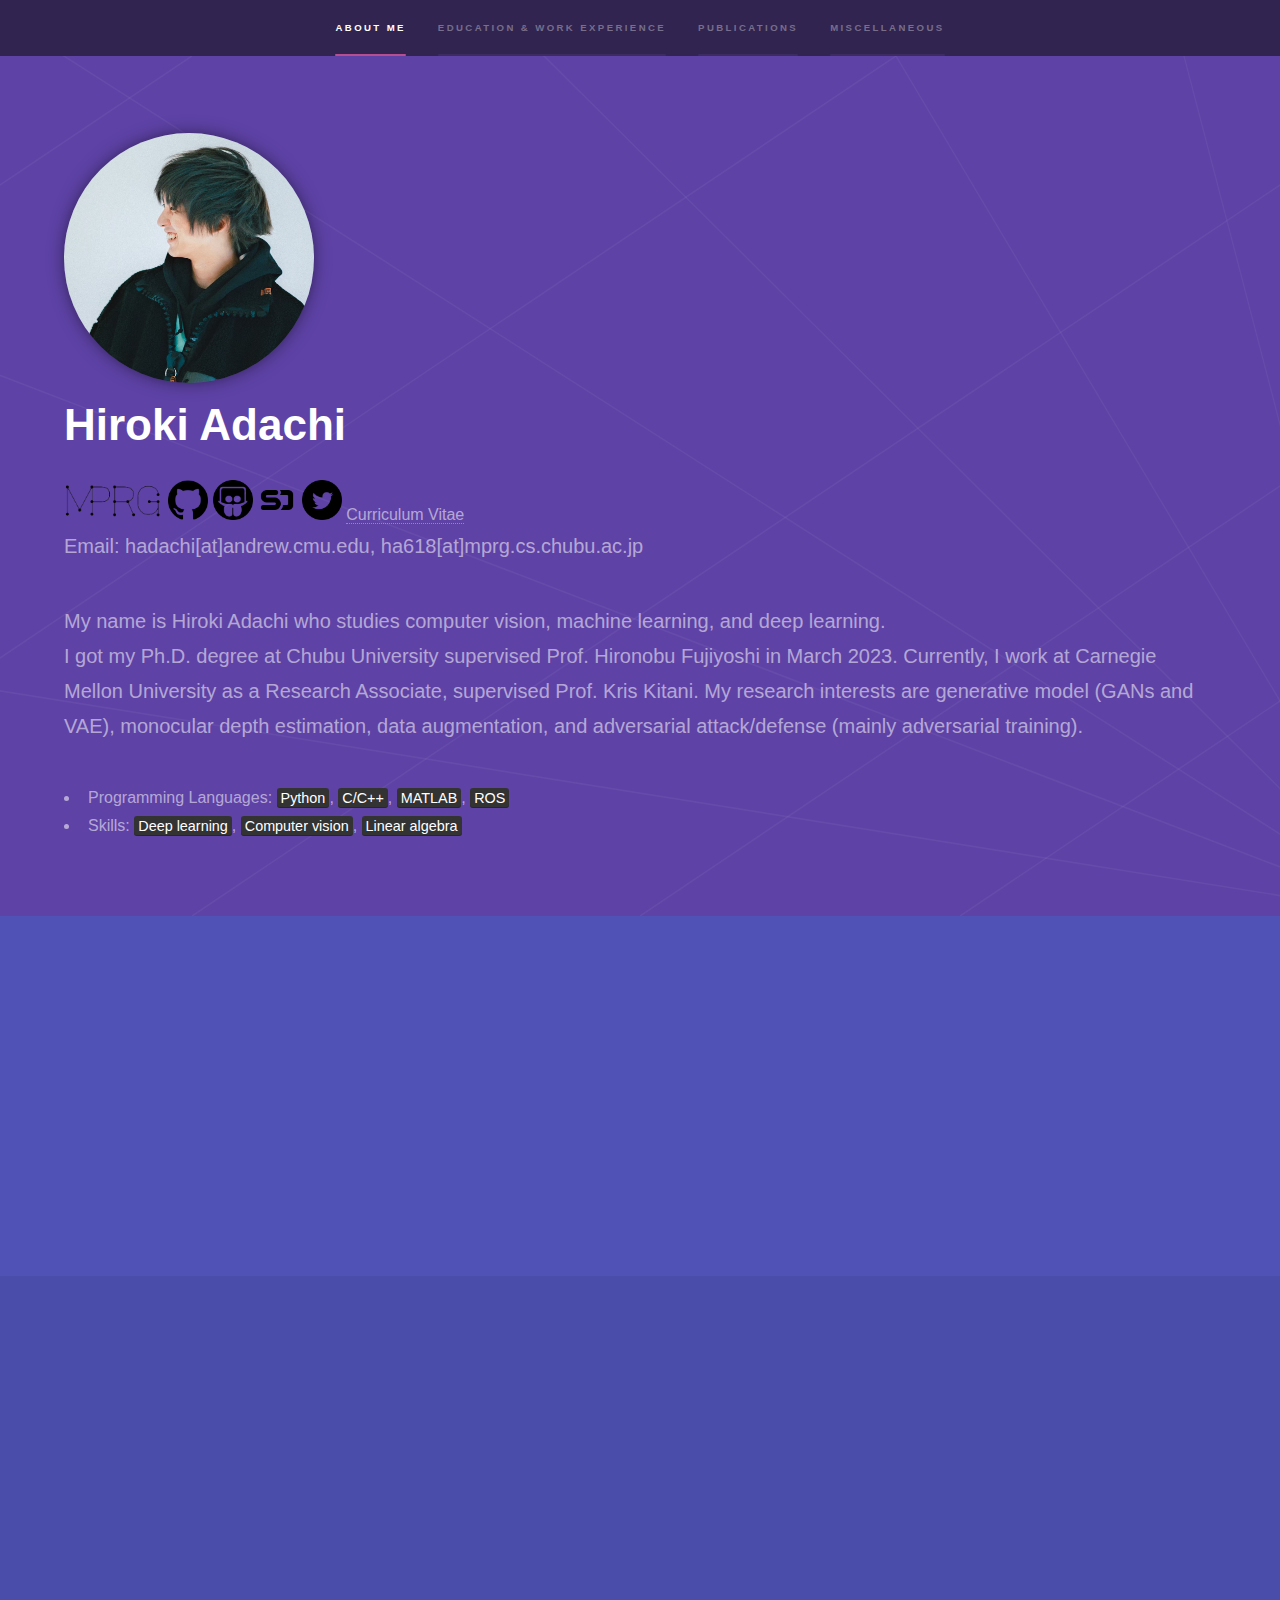
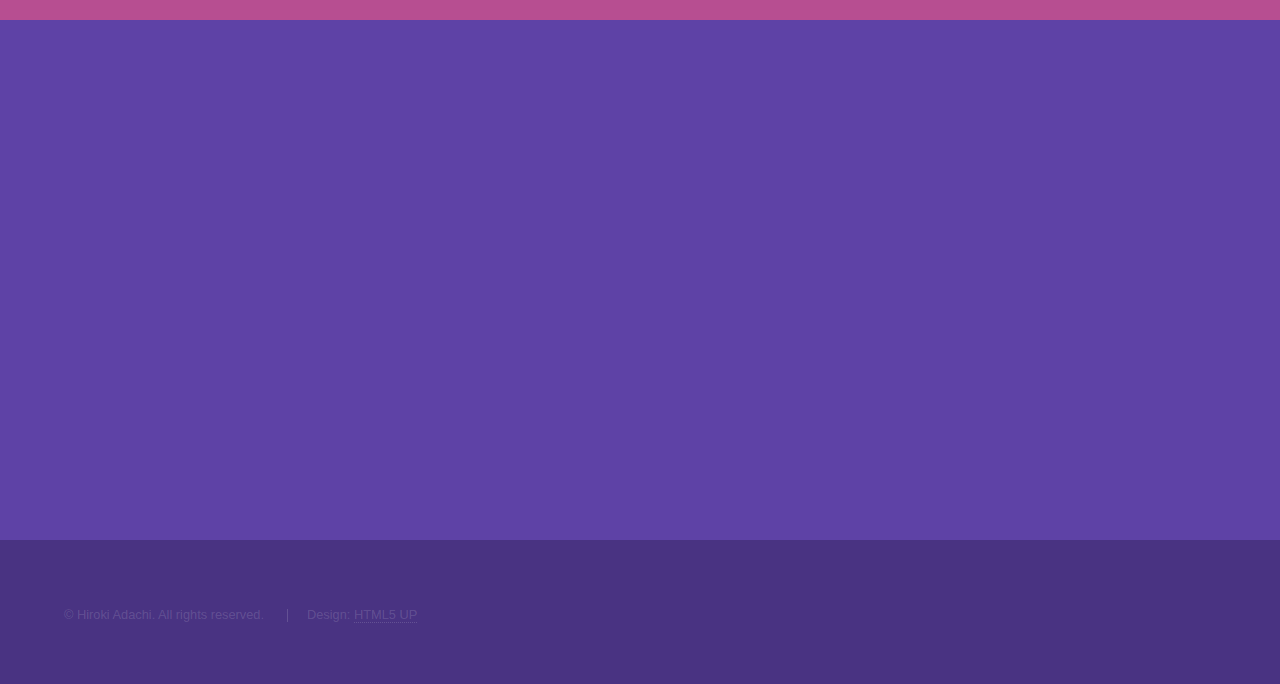
==== commit 8aa04d1e: "update CV" ====
--- a/index.html
+++ b/index.html
@@ -177,6 +177,9 @@
 										<li>土松千紗, <b>足立浩規</b>, 平川翼, 山下隆義, 藤吉弘亘,
 											"特徴マップの幾何変換前後に着目した敵対サンプルの検出",
 											画像の認識・理解シンポジウム (MIRU), 兵庫, 2022</li>
+										<li>岩吉孝明, <b>足立浩規</b>, 平川翼, 山下隆義, 藤吉弘亘,
+											"Attention Mining Branch を用いたアテンションマップの最適化と高精度化",
+											画像センシングシンポジウム (SSII), 2023.</li>
 										<div>
 										</div>
 									</div>
